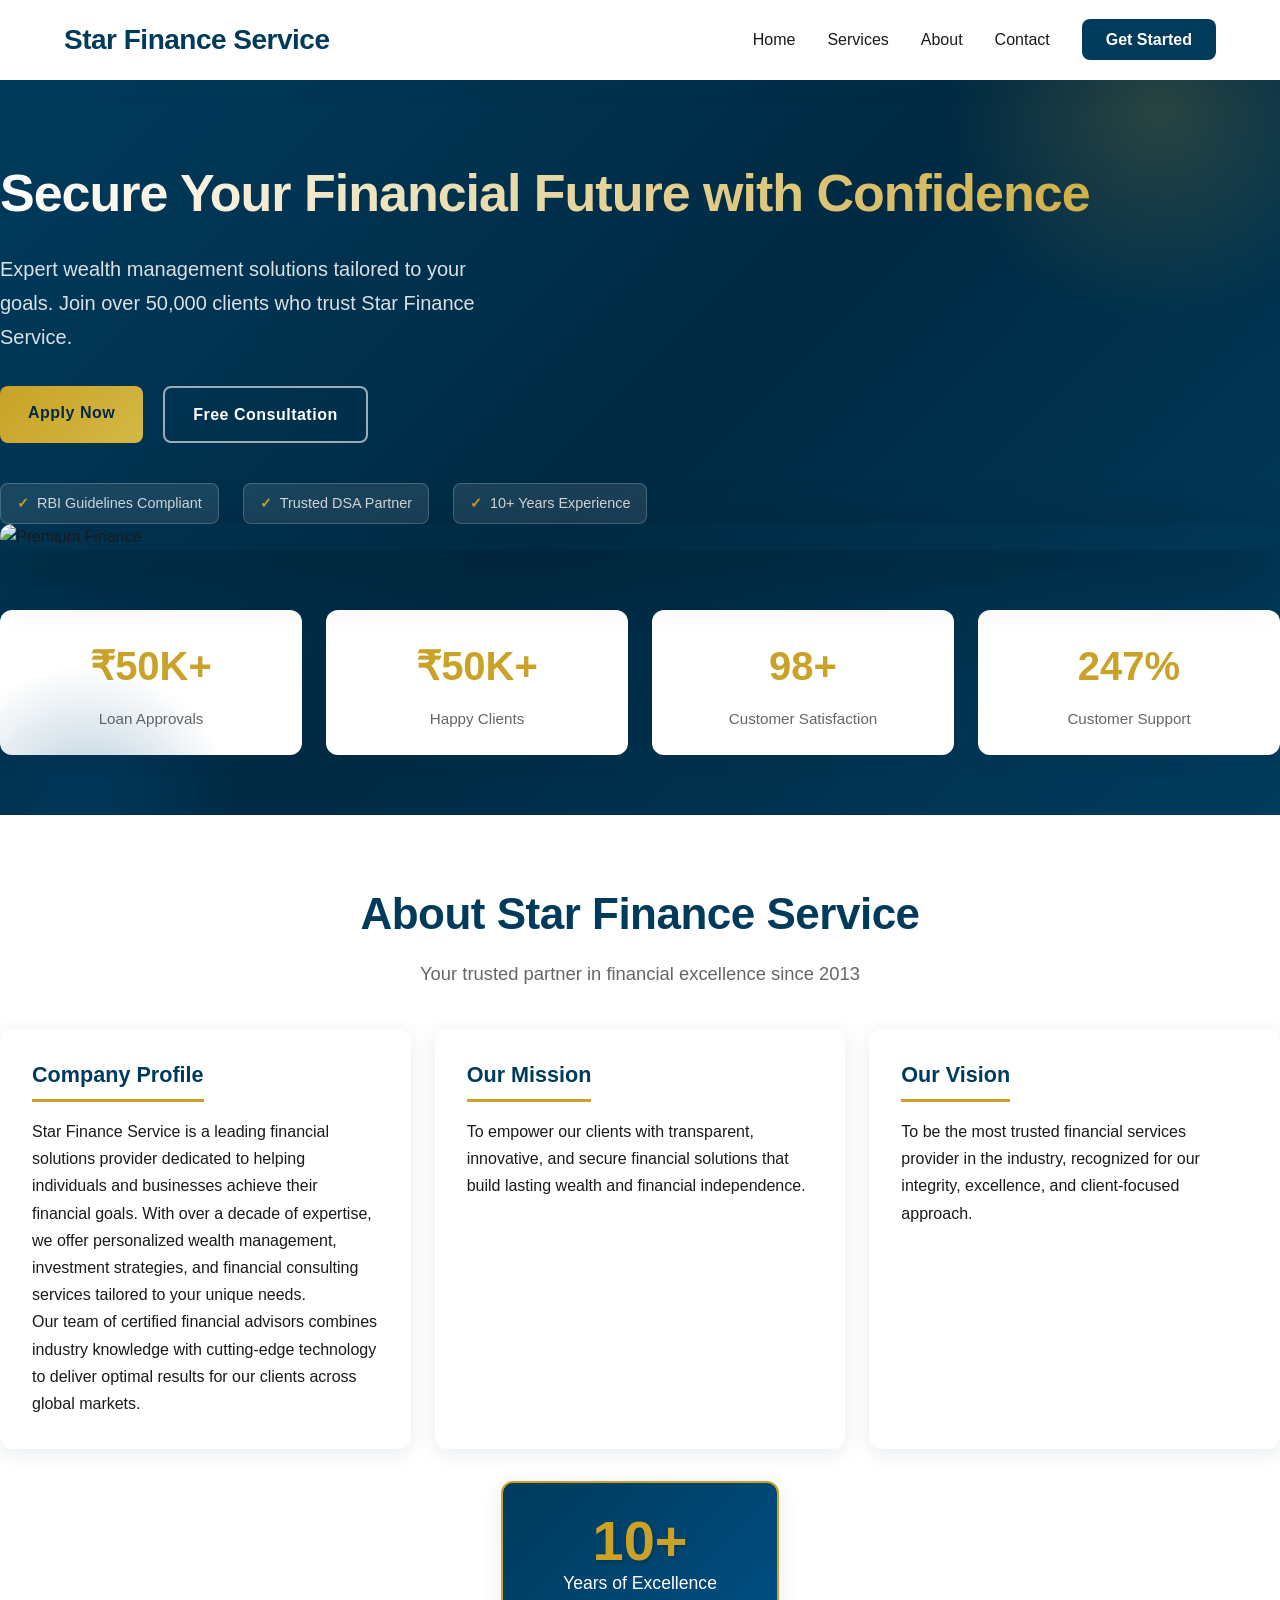
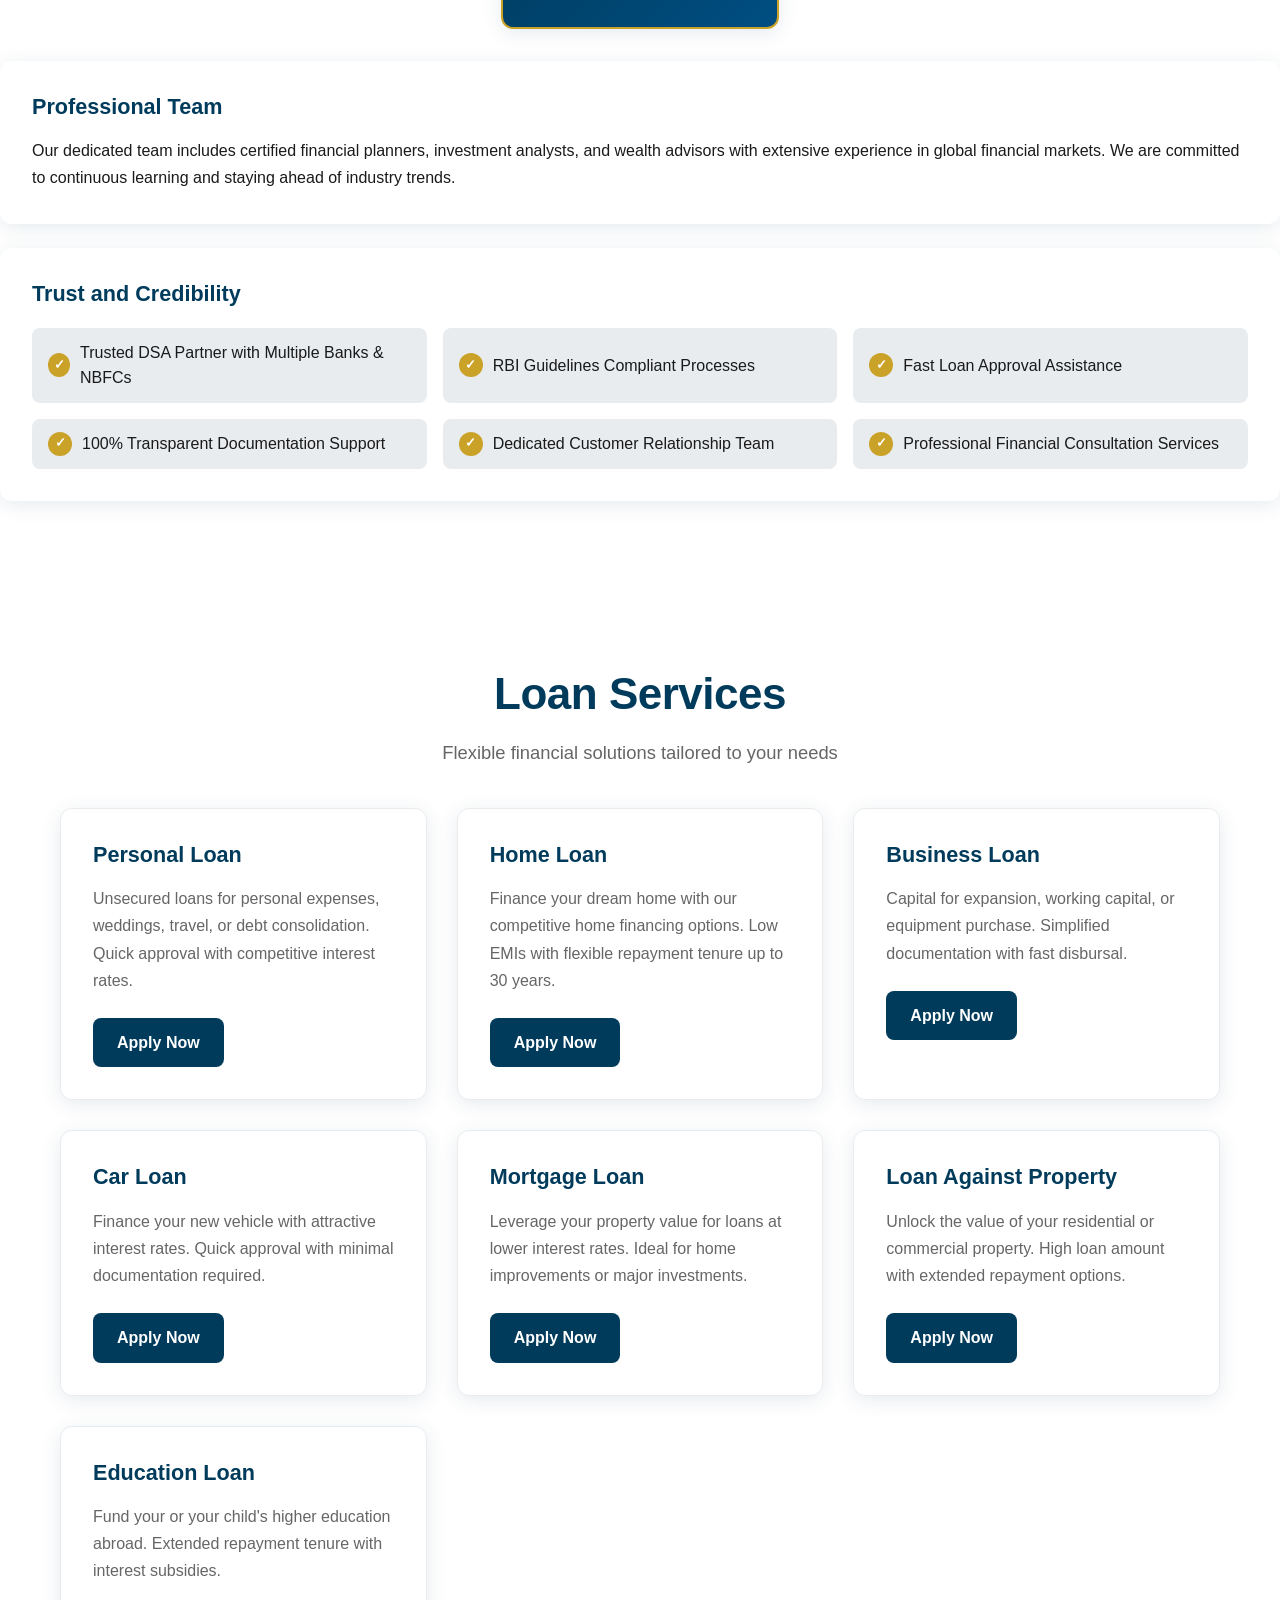
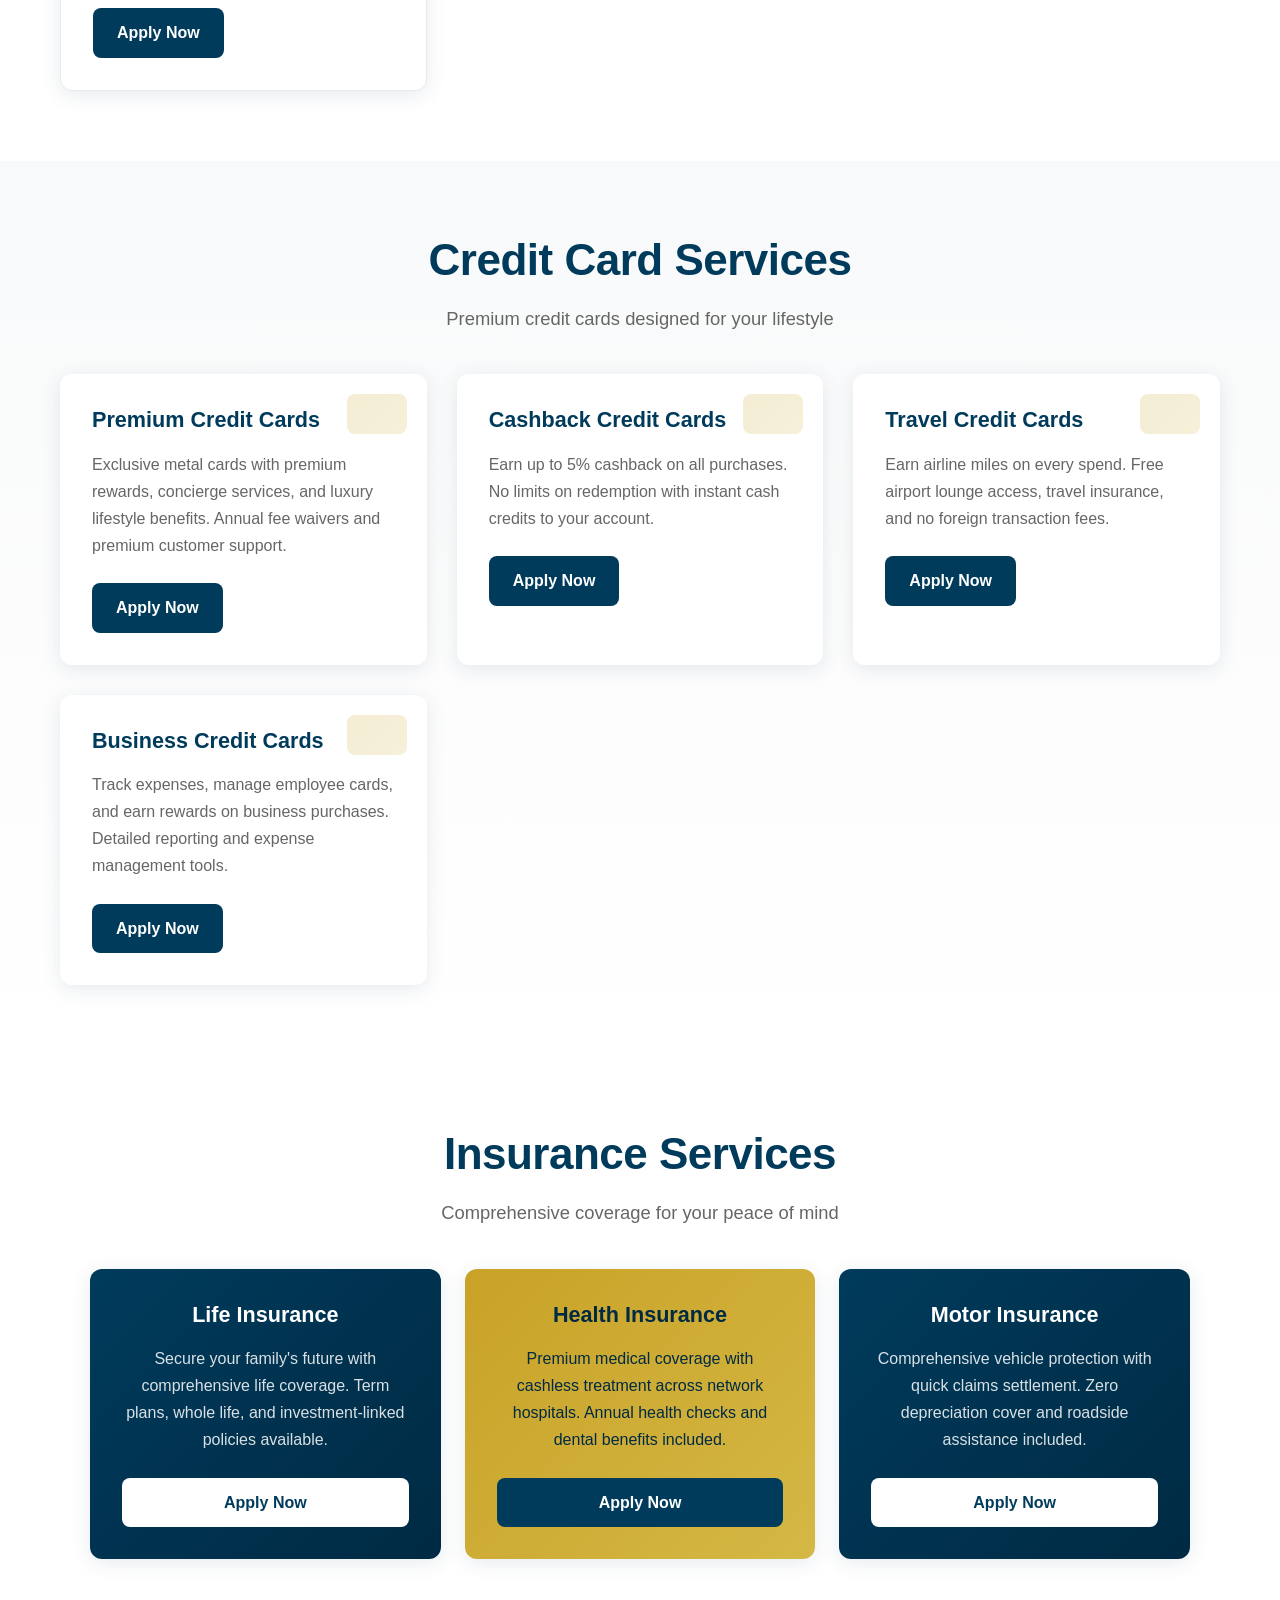
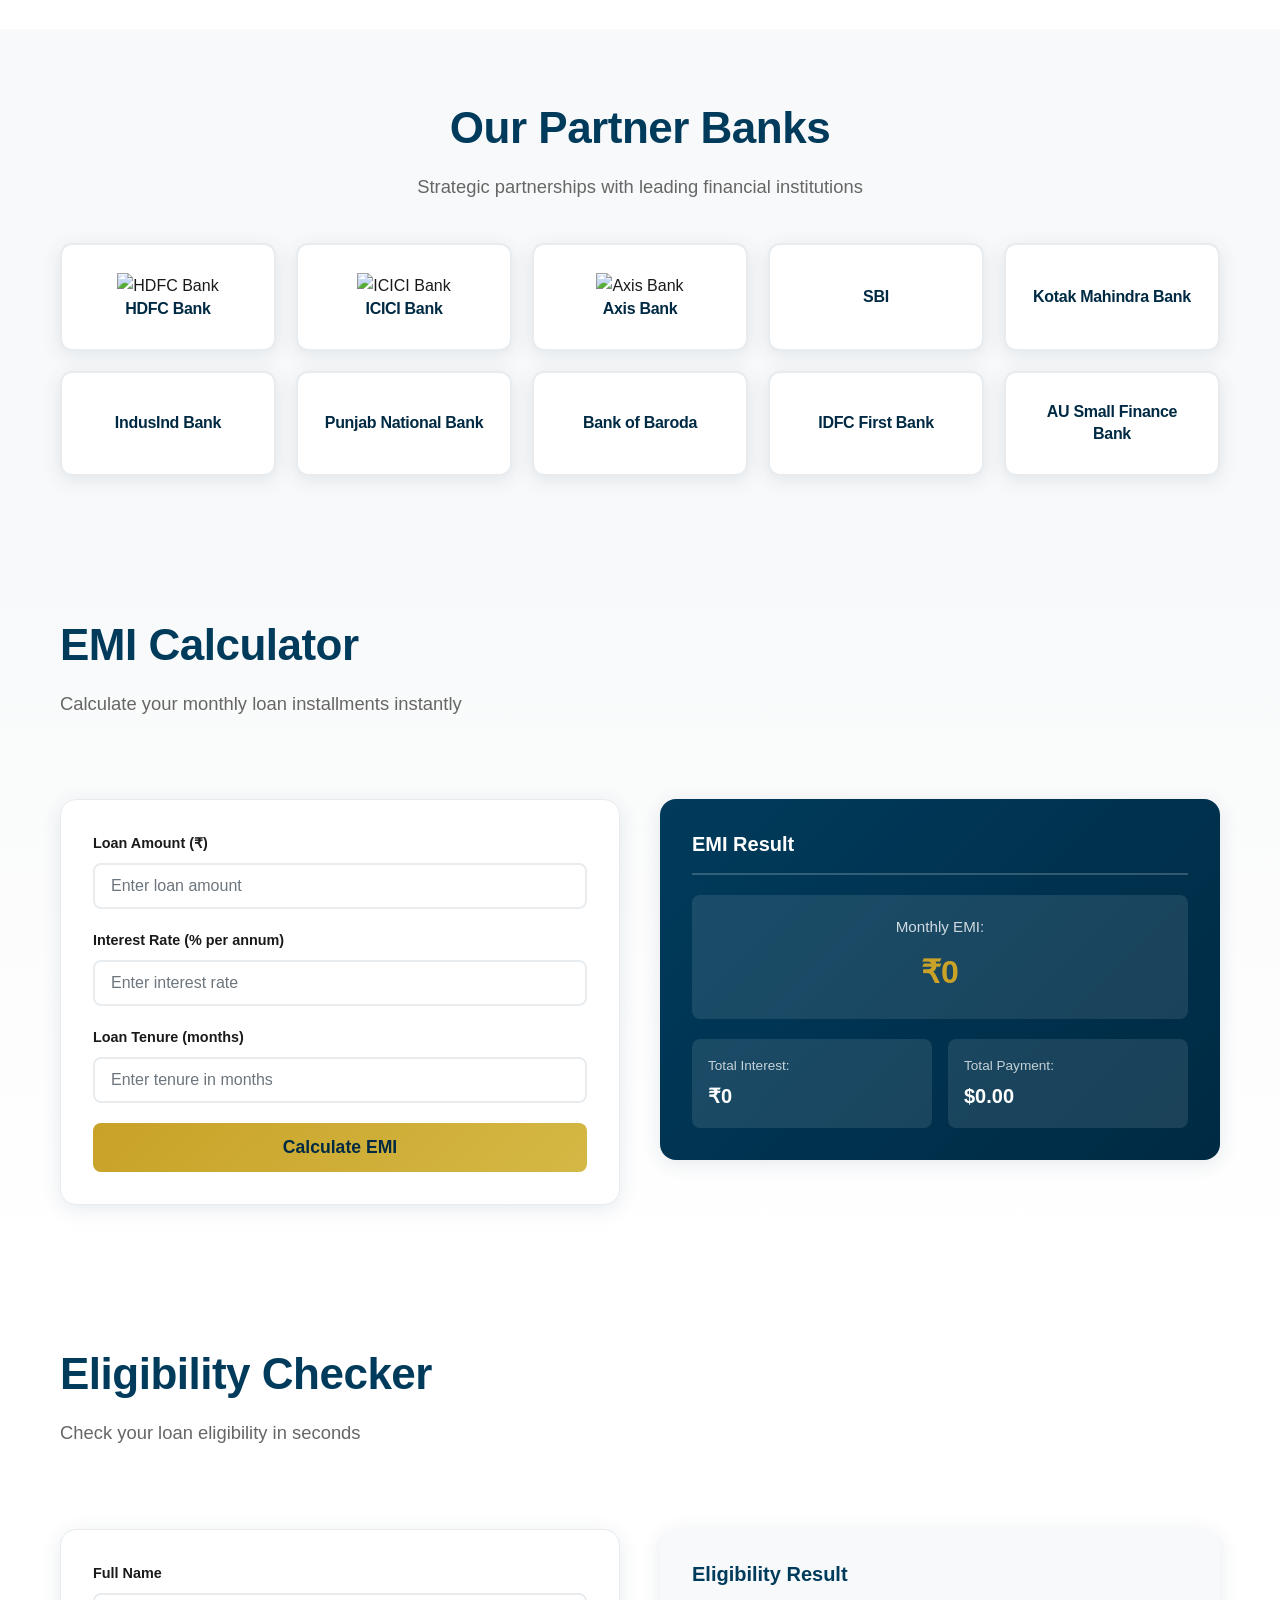
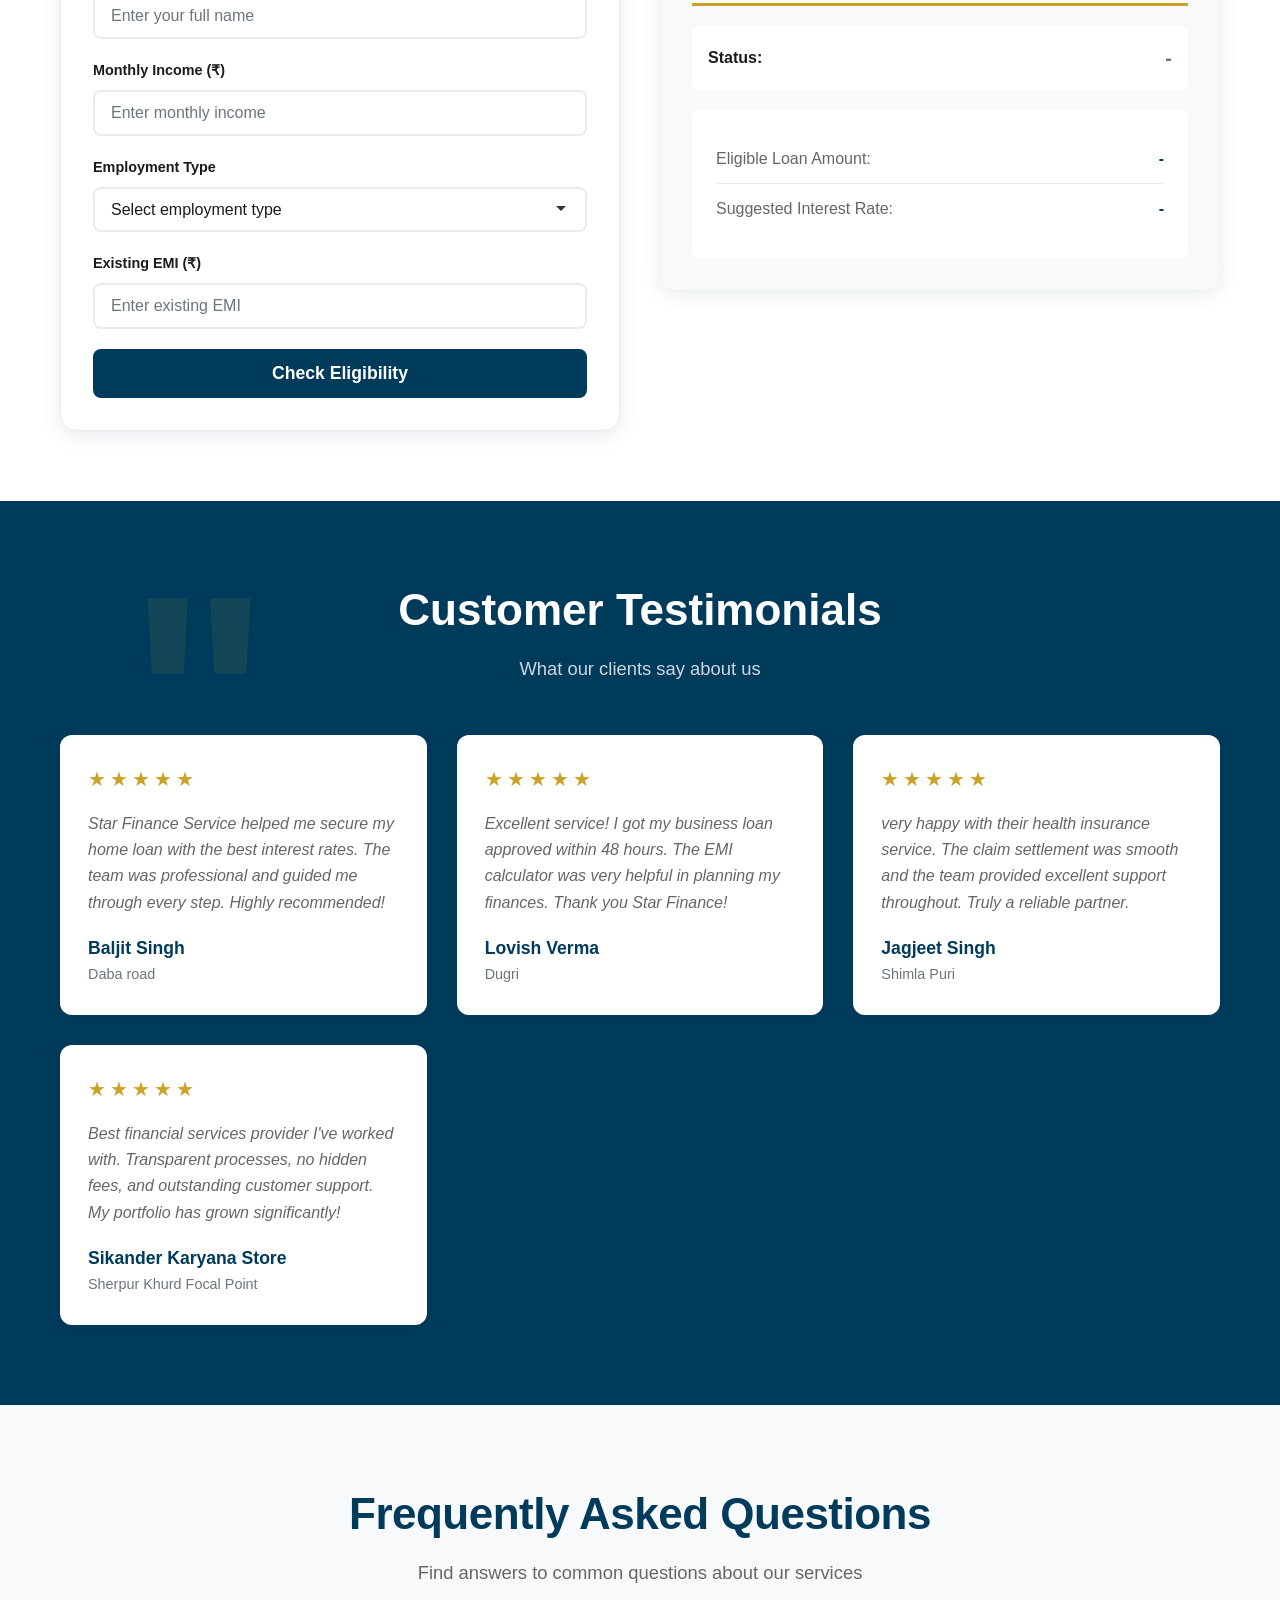
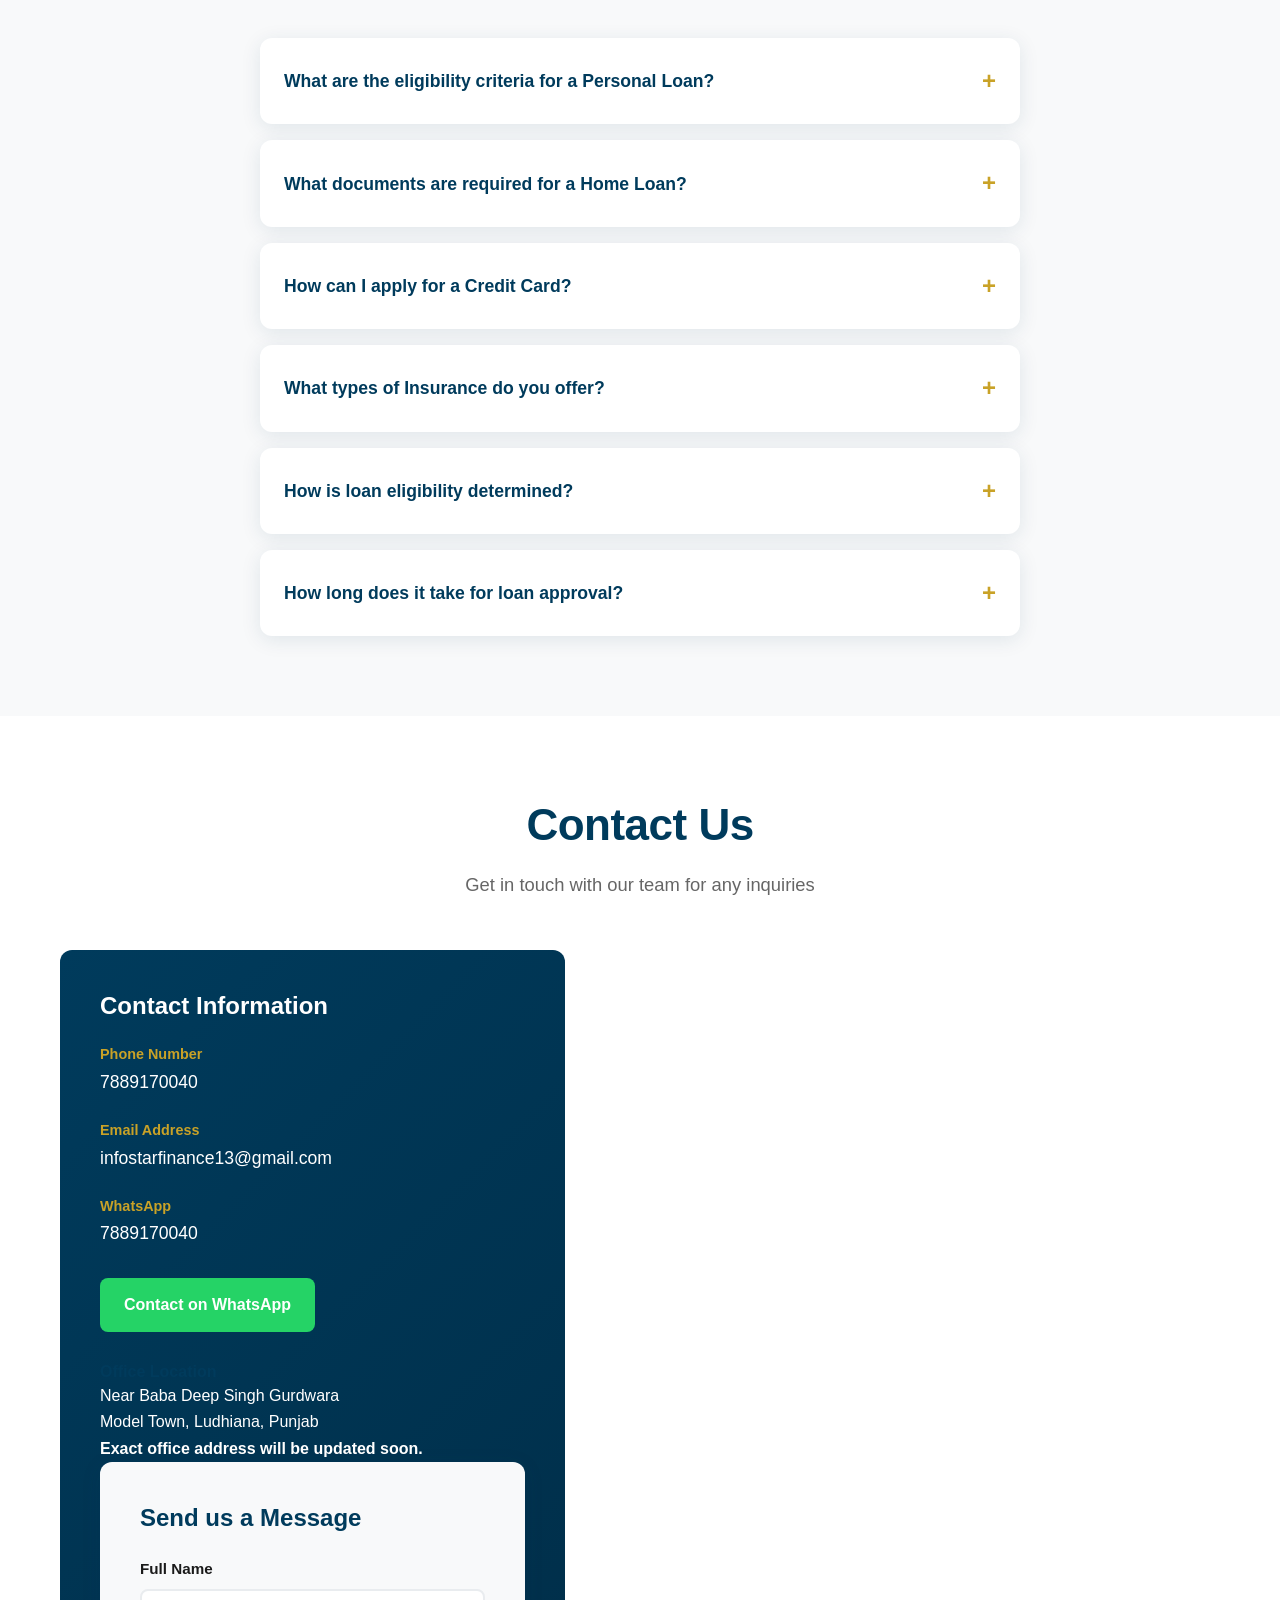
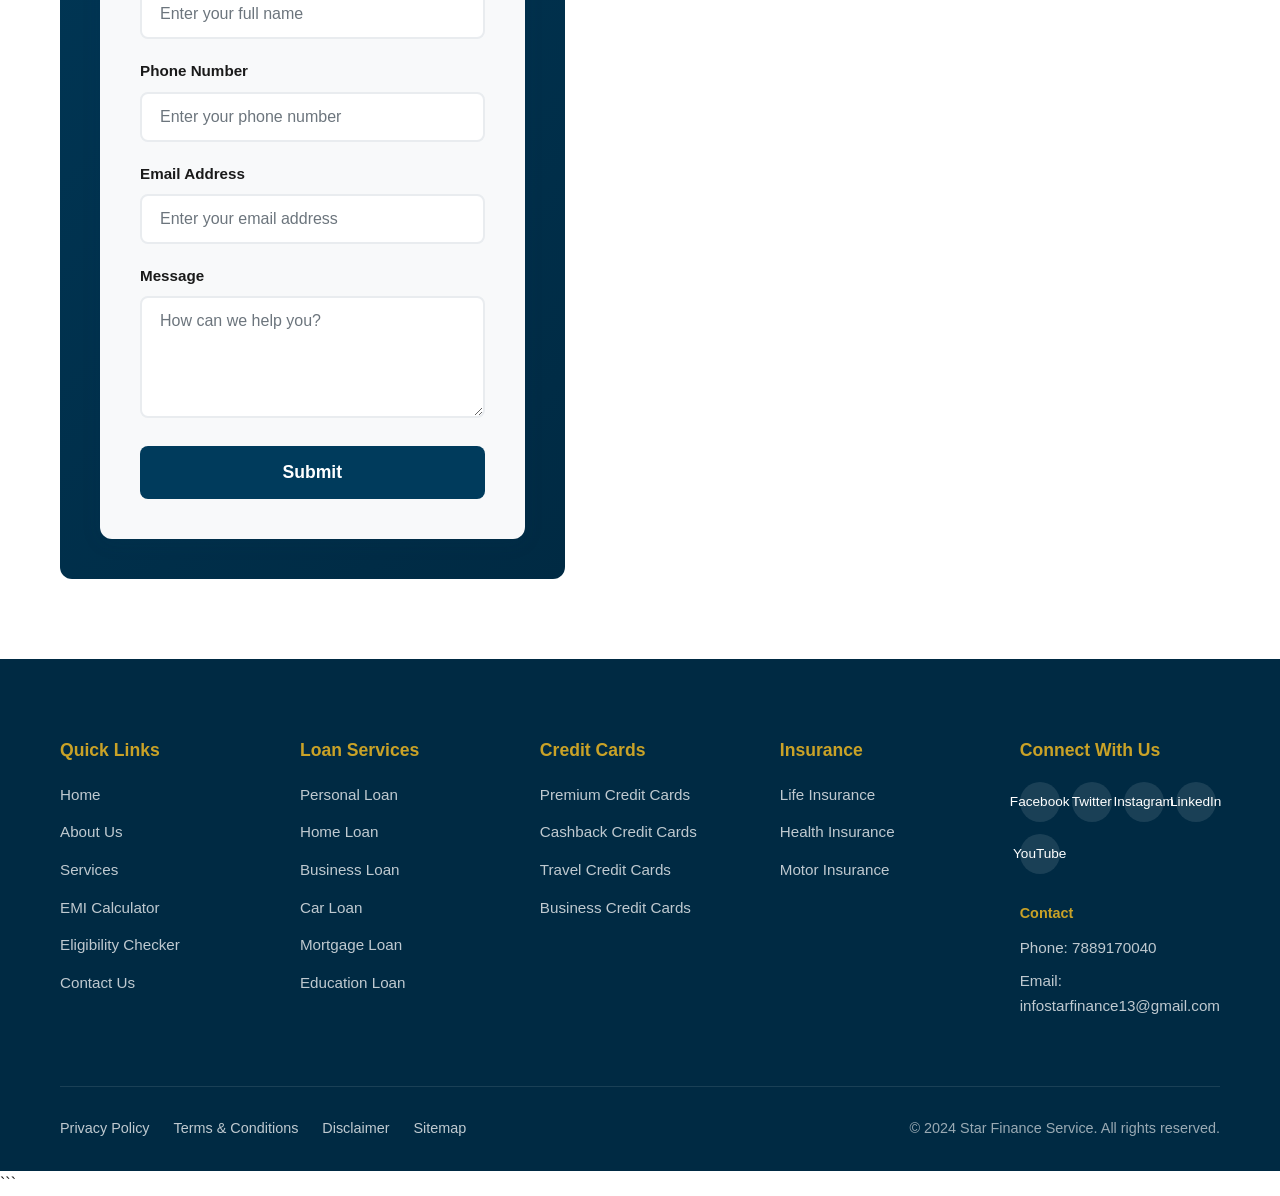
==== index.html @ f436cad0 "Add files via upload" ====
﻿
<!DOCTYPE html> <html lang="en"> <head> <meta charset="UTF-8"> <meta name="viewport" content="width=device-width, initial-scale=1.0"> <title>Star Finance Service</title>

<link rel="stylesheet" href="style.css">

   </head> <body> <nav class="navbar"> <div class="container"> <a href="#" class="logo">Star Finance Service</a> <button class="menu-toggle" aria-label="Toggle menu"><span></span><span></span><span></span></button> <ul class="nav-links"> <li><a href="#">Home</a></li> <li><a href="#">Services</a></li> <li><a href="#">About</a></li> <li><a href="#">Contact</a></li> <li><a href="#" class="btn-cta">Get Started</a></li> </ul> </div> </nav>

<section class="hero">
<div class="hero-container"> <div class="hero-content"> <h1 class="hero-headline">Secure Your Financial Future with Confidence</h1> <p class="hero-subheadline">Expert wealth management solutions tailored to your goals. Join over 50,000 clients who trust Star Finance Service.</p> <div class="hero-buttons"> <a href="#" class="btn btn-primary">Apply Now</a> <a href="#" class="btn btn-secondary">Free Consultation</a> </div> <div class="trust-badges">
<span>RBI Guidelines Compliant</span>
<span>Trusted DSA Partner</span>
<span>10+ Years Experience</span>
</div>  </div> <div class="hero-image"> <img src="https://images.unsplash.com/photo-1565514020176-8505e43f05e9?w=600&h=400&fit=crop" alt="Premium Finance"> <div class="overlay"></div> </div> </div> <div class="stats-container"> <div class="stat-card"> <span class="stat-number">50,000+</span>
<span class="stat-label">Loan Approvals</span> </div> <div class="stat-card"> <span class="stat-number">50K+</span> <span class="stat-label">Happy Clients</span> </div> <div class="stat-card"> <span class="stat-number">98%</span>
<span class="stat-label">Customer Satisfaction</span> </div> <div class="stat-card"> <span class="stat-number">24x7</span>
<span class="stat-label">Customer Support</span></div> </div> </section>

<section class="about"> <div class="about-container"> <div class="about-header"> <h2>About Star Finance Service</h2> <p>Your trusted partner in financial excellence since 2013</p> </div> <div class="about-content"> <div class="about-profile"> <h3>Company Profile</h3> <p>Star Finance Service is a leading financial solutions provider dedicated to helping individuals and businesses achieve their financial goals. With over a decade of expertise, we offer personalized wealth management, investment strategies, and financial consulting services tailored to your unique needs.</p> <p>Our team of certified financial advisors combines industry knowledge with cutting-edge technology to deliver optimal results for our clients across global markets.</p> </div> <div class="about-mission"> <h3>Our Mission</h3> <p>To empower our clients with transparent, innovative, and secure financial solutions that build lasting wealth and financial independence.</p> </div> <div class="about-vision"> <h3>Our Vision</h3> <p>To be the most trusted financial services provider in the industry, recognized for our integrity, excellence, and client-focused approach.</p> </div> </div> <div class="about-experience"> <div class="experience-badge"> <span class="years">10+</span> <span class="label">Years of Excellence</span> </div> </div> <div class="about-team"> <h3>Professional Team</h3> <p>Our dedicated team includes certified financial planners, investment analysts, and wealth advisors with extensive experience in global financial markets. We are committed to continuous learning and staying ahead of industry trends.</p> </div> <div class="about-trust"> <h3>Trust and Credibility</h3> <ul> <li>Trusted DSA Partner with Multiple Banks & NBFCs</li>
<li>RBI Guidelines Compliant Processes</li>
<li>Fast Loan Approval Assistance</li>
<li>100% Transparent Documentation Support</li>
<li>Dedicated Customer Relationship Team</li>
<li>Professional Financial Consultation Services</li> </ul> </div> </div> </section>

<section class="loan-services">
<div class="services-container"> <div class="services-header"> <h2>Loan Services</h2> <p>Flexible financial solutions tailored to your needs</p> </div> <div class="services-grid"> <div class="service-card"> <h3>Personal Loan</h3> <p>Unsecured loans for personal expenses, weddings, travel, or debt consolidation. Quick approval with competitive interest rates.</p> <a href="#" class="btn-apply">Apply Now</a> </div> <div class="service-card"> <h3>Home Loan</h3> <p>Finance your dream home with our competitive home financing options. Low EMIs with flexible repayment tenure up to 30 years.</p> <a href="#" class="btn-apply">Apply Now</a> </div> <div class="service-card"> <h3>Business Loan</h3> <p>Capital for expansion, working capital, or equipment purchase. Simplified documentation with fast disbursal.</p> <a href="#" class="btn-apply">Apply Now</a> </div> <div class="service-card"> <h3>Car Loan</h3> <p>Finance your new vehicle with attractive interest rates. Quick approval with minimal documentation required.</p> <a href="#" class="btn-apply">Apply Now</a> </div> <div class="service-card"> <h3>Mortgage Loan</h3> <p>Leverage your property value for loans at lower interest rates. Ideal for home improvements or major investments.</p> <a href="#" class="btn-apply">Apply Now</a> </div> <div class="service-card"> <h3>Loan Against Property</h3> <p>Unlock the value of your residential or commercial property. High loan amount with extended repayment options.</p> <a href="#" class="btn-apply">Apply Now</a> </div> <div class="service-card"> <h3>Education Loan</h3> <p>Fund your or your child's higher education abroad. Extended repayment tenure with interest subsidies.</p> <a href="#" class="btn-apply">Apply Now</a> </div> </div> </div> </section>

<section class="credit-card-services"> <div class="services-container"> <div class="services-header"> <h2>Credit Card Services</h2> <p>Premium credit cards designed for your lifestyle</p> </div> <div class="services-grid"> <div class="service-card"> <h3>Premium Credit Cards</h3> <p>Exclusive metal cards with premium rewards, concierge services, and luxury lifestyle benefits. Annual fee waivers and premium customer support.</p> <a href="#" class="btn-apply">Apply Now</a> </div> <div class="service-card"> <h3>Cashback Credit Cards</h3> <p>Earn up to 5% cashback on all purchases. No limits on redemption with instant cash credits to your account.</p> <a href="#" class="btn-apply">Apply Now</a> </div> <div class="service-card"> <h3>Travel Credit Cards</h3> <p>Earn airline miles on every spend. Free airport lounge access, travel insurance, and no foreign transaction fees.</p> <a href="#" class="btn-apply">Apply Now</a> </div> <div class="service-card"> <h3>Business Credit Cards</h3> <p>Track expenses, manage employee cards, and earn rewards on business purchases. Detailed reporting and expense management tools.</p> <a href="#" class="btn-apply">Apply Now</a> </div> </div> </div> </section>

<section class="insurance-services">
<div class="services-container"> <div class="services-header"> <h2>Insurance Services</h2> <p>Comprehensive coverage for your peace of mind</p> </div> <div class="services-grid"> <div class="service-card"> <h3>Life Insurance</h3> <p>Secure your family's future with comprehensive life coverage. Term plans, whole life, and investment-linked policies available.</p> <a href="#" class="btn-apply">Apply Now</a> </div> <div class="service-card"> <h3>Health Insurance</h3> <p>Premium medical coverage with cashless treatment across network hospitals. Annual health checks and dental benefits included.</p> <a href="#" class="btn-apply">Apply Now</a> </div> <div class="service-card"> <h3>Motor Insurance</h3> <p>Comprehensive vehicle protection with quick claims settlement. Zero depreciation cover and roadside assistance included.</p> <a href="#" class="btn-apply">Apply Now</a> </div> </div> </div> </section>

<section class="partner-banks"> <div class="partners-container"> <div class="partners-header"> <h2>Our Partner Banks</h2> <p>Strategic partnerships with leading financial institutions</p> </div> <div class="partners-grid"> <div class="partner-card">
    <img src="images/hdfc.jpeg" alt="HDFC Bank">
    <h3>HDFC Bank</h3>
</div>  <div class="partner-card">
    <img src="images/icici.jpeg" alt="ICICI Bank">
    <h3>ICICI Bank</h3>
</div>  <div class="partner-card">
    <img src="images/axis.jpeg" alt="Axis Bank">
    <h3>Axis Bank</h3>
</div>  <div class="partner-card"> <h3>SBI</h3> </div> <div class="partner-card"> <h3>Kotak Mahindra Bank</h3> </div> <div class="partner-card"> <h3>IndusInd Bank</h3> </div> <div class="partner-card"> <h3>Punjab National Bank</h3> </div> <div class="partner-card"> <h3>Bank of Baroda</h3> </div> <div class="partner-card"> <h3>IDFC First Bank</h3> </div> <div class="partner-card"> <h3>AU Small Finance Bank</h3> </div> </div> </div> </section>


<section class="emi-calculator"> <div class="calculator-container"> <div class="calculator-header"> <h2>EMI Calculator</h2> <p>Calculate your monthly loan installments instantly</p> </div> <div class="calculator-form"> <div class="form-group"> <label for="loan-amount">Loan Amount (₹)</label><input type="number" id="loan-amount" name="loan-amount" placeholder="Enter loan amount" required> </div> <div class="form-group"> <label for="interest-rate">Interest Rate (% per annum)</label> <input type="number" id="interest-rate" name="interest-rate" placeholder="Enter interest rate" step="0.01" required> </div> <div class="form-group"> <label for="loan-tenure">Loan Tenure (months)</label> <input type="number" id="loan-tenure" name="loan-tenure" placeholder="Enter tenure in months" required> </div> <button type="button" class="btn-calculate">Calculate EMI</button> </div> <div class="emi-result"> <h3>EMI Result</h3> <div class="result-amount"> <span>Monthly EMI:</span> <span class="amount">₹0</span> </div> <div class="result-details"> <div class="total-interest"> <span>Total Interest:</span> <span>₹0</span></div> <div class="total-payment"> <span>Total Payment:</span> <span>$0.00</span> </div> </div> </div> </div> </section>


<section class="eligibility-checker">
<div class="checker-container"> <div class="checker-header"> <h2>Eligibility Checker</h2> <p>Check your loan eligibility in seconds</p> </div> <div class="checker-form"> <div class="form-group"> <label for="full-name">Full Name</label> <input type="text" id="full-name" name="full-name" placeholder="Enter your full name" required> </div> <div class="form-group"> <label for="monthly-income">Monthly Income (₹)</label> <input type="number" id="monthly-income" name="monthly-income" placeholder="Enter monthly income" required> </div> <div class="form-group"> <label for="employment-type">Employment Type</label> <select id="employment-type" name="employment-type" required> <option value="">Select employment type</option> <option value="salaried">Salaried</option> <option value="self-employed">Self Employed</option> <option value="business-owner">Business Owner</option> <option value="professional">Professional</option> <option value="retired">Retired</option> </select> </div> <div class="form-group"> <label for="existing-emi">Existing EMI (₹)</label> <input type="number" id="existing-emi" name="existing-emi" placeholder="Enter existing EMI" required> </div> <button type="button" class="btn-check">Check Eligibility</button> </div> <div class="eligibility-result"> <h3>Eligibility Result</h3> <div class="result-status"> <span>Status:</span> <span class="status">-</span> </div> <div class="result-details"> <div class="eligible-amount"> <span>Eligible Loan Amount:</span> <span>-</span> </div> <div class="interest-rate"> <span>Suggested Interest Rate:</span> <span>-</span> </div> </div> </div> </div> </section>

<section class="testimonials">
<div class="testimonials-container"> <div class="testimonials-header"> <h2>Customer Testimonials</h2> <p>What our clients say about us</p> </div> <div class="testimonials-grid"> <div class="testimonial-card"> <div class="star-rating">★★★★★</div> <p class="testimonial-feedback">Star Finance Service helped me secure my home loan with the best interest rates. The team was professional and guided me through every step. Highly recommended!</p> <h4 class="customer-name">Baljit Singh</h4> <span class="customer-location">Daba road</span> </div> <div class="testimonial-card"> <div class="star-rating">★★★★★</div> <p class="testimonial-feedback">Excellent service! I got my business loan approved within 48 hours. The EMI calculator was very helpful in planning my finances. Thank you Star Finance!</p> <h4 class="customer-name">Lovish Verma</h4> <span class="customer-location">Dugri</span> </div> <div class="testimonial-card"> <div class="star-rating">★★★★★</div> <p class="testimonial-feedback">very happy with their health insurance service. The claim settlement was smooth and the team provided excellent support throughout. Truly a reliable partner.</p> <h4 class="customer-name">Jagjeet Singh</h4> <span class="customer-location">Shimla Puri</span> </div> <div class="testimonial-card"> <div class="star-rating">★★★★★</div> <p class="testimonial-feedback">Best financial services provider I've worked with. Transparent processes, no hidden fees, and outstanding customer support. My portfolio has grown significantly!</p> <h4 class="customer-name">Sikander Karyana Store</h4> <span class="customer-location">Sherpur Khurd Focal Point</span> </div> </div> </div> </section>

<section class="faq">
<div class="faq-container"> <div class="faq-header"> <h2>Frequently Asked Questions</h2> <p>Find answers to common questions about our services</p> </div> <div class="faq-list"> <details class="faq-item"> <summary>What are the eligibility criteria for a Personal Loan?</summary> <p>To qualify for a Personal Loan, you must be aged 21-60 years, have a minimum monthly income as per lender eligibility criteria, and possess a clean credit score of 650 or above. Salaried employees and self-employed professionals are both eligible.</p> </details> <details class="faq-item"> <summary>What documents are required for a Home Loan?</summary> <p>Home Loan applications require identity proof, address proof, income documents (salary slips or IT returns), bank statements for the last 6 months, and property documents. Additional documents may be requested based on your profile.</p> </details> <details class="faq-item"> <summary>How can I apply for a Credit Card?</summary> <p>You can apply online through our website, visit any branch, or call our customer service. The application requires Basic KYC documents, income proof, and a credit score report. Approval usually takes 3-5 business days.</p> </details> <details class="faq-item"> <summary>What types of Insurance do you offer?</summary> <p>We offer comprehensive insurance solutions including Life Insurance (term, whole life, ULIP), Health Insurance (individual, family, senior citizen), and Motor Insurance (comprehensive, third-party, zero-depreciation).</p> </details> <details class="faq-item"> <summary>How is loan eligibility determined?</summary> <p>Loan eligibility is calculated based on your monthly income, existing EMIs, credit score, employment type, and debt-to-income ratio. Our Eligibility Checker tool provides instant results without affecting your credit score.</p> </details> <details class="faq-item"> <summary>How long does it take for loan approval?</summary> <p>Loan approval time varies by product: Personal Loans (24-48 hours), Home Loans (7-14 business days), Business Loans (3-5 business days). Pre-approved customers receive instant disbursal. Documentation completeness affects processing time.</p> </details> </div> </div> </section>


<section class="contact"> <div class="contact-container"> <div class="contact-header"> <h2>Contact Us</h2> <p>Get in touch with our team for any inquiries</p> </div> <div class="contact-wrapper"> <div class="contact-info"> <h3>Contact Information</h3> <div class="contact-details"> <div class="contact-item"> <h4>Phone Number</h4> <p>7889170040</p> </div> <div class="contact-item"> <h4>Email Address</h4> <p>infostarfinance13@gmail.com</p> </div> <div class="contact-item"> <h4>WhatsApp</h4> <p>7889170040</p> </div> </div> <div class="whatsapp-button"> <a href="https://wa.me/917889170040" target="_blank">Contact on WhatsApp</a> </div> <div class="map-placeholder">
    <h4>Office Location</h4>
    <p>Near Baba Deep Singh Gurdwara</p>
    <p>Model Town, Ludhiana, Punjab</p>
    <p><strong>Exact office address will be updated soon.</strong></p>
</div><div class="contact-form"> <h3>Send us a Message</h3> <form> <div class="form-group"> <label for="name">Full Name</label> <input type="text" id="name" name="name" placeholder="Enter your full name" required> </div> <div class="form-group"> <label for="phone">Phone Number</label> <input type="tel" id="phone" name="phone" placeholder="Enter your phone number" required> </div> <div class="form-group"> <label for="email">Email Address</label> <input type="email" id="email" name="email" placeholder="Enter your email address" required> </div> <div class="form-group"> <label for="message">Message</label> <textarea id="message" name="message" rows="5" placeholder="How can we help you?" required></textarea> </div> <button type="submit" class="btn-submit">Submit</button> </form> </div> </div> </div> </section>

<footer class="footer"> <div class="footer-container"> <div class="footer-grid"> <div class="footer-section"> <h3>Quick Links</h3> <ul> <li><a href="#">Home</a></li> <li><a href="#">About Us</a></li> <li><a href="#">Services</a></li> <li><a href="#">EMI Calculator</a></li> <li><a href="#">Eligibility Checker</a></li> <li><a href="#">Contact Us</a></li> </ul> </div> <div class="footer-section"> <h3>Loan Services</h3> <ul> <li><a href="#">Personal Loan</a></li> <li><a href="#">Home Loan</a></li> <li><a href="#">Business Loan</a></li> <li><a href="#">Car Loan</a></li> <li><a href="#">Mortgage Loan</a></li> <li><a href="#">Education Loan</a></li> </ul> </div> <div class="footer-section"> <h3>Credit Cards</h3> <ul> <li><a href="#">Premium Credit Cards</a></li> <li><a href="#">Cashback Credit Cards</a></li> <li><a href="#">Travel Credit Cards</a></li> <li><a href="#">Business Credit Cards</a></li> </ul> </div> <div class="footer-section"> <h3>Insurance</h3> <ul> <li><a href="#">Life Insurance</a></li> <li><a href="#">Health Insurance</a></li> <li><a href="#">Motor Insurance</a></li> </ul> </div> <div class="footer-section"> <h3>Connect With Us</h3> <div class="social-media"> <a href="#" aria-label="Facebook">Facebook</a> <a href="#" aria-label="Twitter">Twitter</a> <a href="#" aria-label="Instagram">Instagram</a> <a href="#" aria-label="LinkedIn">LinkedIn</a> <a href="#" aria-label="YouTube">YouTube</a> </div> <div class="footer-contact"> <h4>Contact</h4> <p>Phone: 7889170040</p> <p>Email: infostarfinance13@gmail.com</p> </div> </div> </div> <div class="footer-bottom"> <div class="footer-links"> <a href="#">Privacy Policy</a> <a href="#">Terms & Conditions</a> <a href="#">Disclaimer</a> <a href="#">Sitemap</a> </div> <div class="copyright"> <p>&copy; 2024 Star Finance Service. All rights reserved.</p> </div> </div> </div> </footer>


 <script src="script.js"></script> </body> </html> ```
---- style.css ----
﻿/* ========================================
     Global Styles + Navbar + Hero + About Us
======================================== */

/* ---------- CSS Variables ---------- */ :root { --primary-blue: #003b5c; --secondary-blue: #004e82; --dark-blue: #002a43; --gold: #c9a227; --gold-light: #d4b845; --gold-dark: #a68820; --white: #ffffff; --off-white: #f8f9fa; --light-gray: #e9ecef; --gray: #6c757d; --dark-gray: #343a40; --text-dark: #1a1a1a; --text-light: #666666; --shadow: 0 4px 20px rgba(0, 59, 92, 0.1); --shadow-hover: 0 8px 30px rgba(0, 59, 92, 0.2); --transition: all 0.3s ease; --border-radius: 8px; --border-radius-lg: 12px; }

/* ---------- Reset & Global Styles ---------- */ *, *::before, *::after { margin: 0; padding: 0; box-sizing: border-box; }

html { scroll-behavior: smooth; }

body { font-family: 'Inter', -apple-system, BlinkMacSystemFont, 'Segoe UI', Roboto, Oxygen, Ubuntu, Cantarell, sans-serif; font-size: 16px; line-height: 1.6; color: var(--text-dark); background-color: var(--white); overflow-x: hidden; }

a { text-decoration: none; color: inherit; transition: var(--transition); }

ul { list-style: none; }

img { max-width: 100%; height: auto; display: block; }

button, input, select, textarea { font-family: inherit; font-size: inherit; }

.container { max-width: 1200px; margin: 0 auto; padding: 0 20px; }

h1, h2, h3, h4, h5, h6 { font-weight: 700; line-height: 1.2; color: var(--primary-blue); }

/* ---------- Navbar Styles ---------- */ .navbar { position: sticky; top: 0; z-index: 1000; background: var(--white); box-shadow: var(--shadow); }

.navbar .container { display: flex; align-items: center; justify-content: space-between; height: 80px; }

.logo { font-size: 1.75rem; font-weight: 700; color: var(--primary-blue); letter-spacing: -0.5px; }

.logo span { color: var(--gold); }

.nav-links { display: flex; align-items: center; gap: 32px; }

.nav-links a { font-weight: 500; color: var(--text-dark); position: relative; padding: 8px 0; }

.nav-links a::after { content: ''; position: absolute; bottom: 0; left: 0; width: 0; height: 2px; background: var(--gold); transition: var(--transition); }

.nav-links a:hover { color: var(--primary-blue); }

.nav-links a:hover::after { width: 100%; }

.nav-links .btn-cta { background: var(--primary-blue); color: var(--white) !important; padding: 12px 24px; border-radius: var(--border-radius); font-weight: 600; }

.nav-links .btn-cta::after { display: none; }

.nav-links .btn-cta:hover { background: var(--secondary-blue); transform: translateY(-2px); }

.menu-toggle { display: none; flex-direction: column; gap: 5px; background: none; border: none; cursor: pointer; padding: 8px; }

.menu-toggle span { width: 28px; height: 3px; background: var(--primary-blue); border-radius: 3px; transition: var(--transition); }

/* ---------- Hero Section ---------- */ .hero { background: linear-gradient(135deg, var(--primary-blue) 0%, var(--dark-blue) 100%); padding: 100px 0; position: relative; overflow: hidden; }

.hero::before { content: ''; position: absolute; top: -50%; right: -20%; width: 600px; height: 600px; background: radial-gradient(circle, rgba(201, 162, 39, 0.15) 0%, transparent 70%); border-radius: 50%; }

.hero .container { display: grid; grid-template-columns: 1fr 1fr; gap: 60px; align-items: center; }

.hero-content { color: var(--white); position: relative; z-index: 1; }

.hero-headline { font-size: 3.5rem; font-weight: 700; color: var(--white); margin-bottom: 24px; letter-spacing: -1px; }

.hero-subheadline { font-size: 1.25rem; color: rgba(255, 255, 255, 0.85); margin-bottom: 32px; line-height: 1.7; }

.hero-buttons { display: flex; gap: 16px; margin-bottom: 40px; }

.btn { display: inline-block; padding: 16px 32px; border-radius: var(--border-radius); font-weight: 600; font-size: 1rem; text-align: center; cursor: pointer; transition: var(--transition); border: 2px solid transparent; }

.btn-primary { background: var(--gold); color: var(--dark-blue); border-color: var(--gold); }

.btn-primary:hover { background: var(--gold-light); border-color: var(--gold-light); transform: translateY(-3px); box-shadow: 0 10px 30px rgba(201, 162, 39, 0.4); }

.btn-secondary { background: transparent; color: var(--white); border-color: var(--white); }

.btn-secondary:hover { background: var(--white); color: var(--primary-blue); transform: translateY(-3px); }

.trust-badges { display: flex; gap: 24px; }

.trust-badges span { display: flex; align-items: center; gap: 8px; font-size: 0.9rem; color: rgba(255, 255, 255, 0.8); padding: 8px 16px; background: rgba(255, 255, 255, 0.1); border-radius: var(--border-radius); border: 1px solid rgba(255, 255, 255, 0.2); }

.trust-badges span::before { content: '✓'; color: var(--gold); font-weight: 700; }

.hero-image { position: relative; z-index: 1; }

.hero-image img { border-radius: var(--border-radius-lg); box-shadow: 0 20px 60px rgba(0, 0, 0, 0.3); }

.stats-container { display: grid; grid-template-columns: repeat(4, 1fr); gap: 24px; margin-top: 60px; }

.stat-card { background: var(--white); padding: 24px; border-radius: var(--border-radius-lg); text-align: center; box-shadow: var(--shadow); transition: var(--transition); }

.stat-card:hover { transform: translateY(-5px); box-shadow: var(--shadow-hover); }

.stat-number { display: block; font-size: 2.5rem; font-weight: 700; color: var(--gold); margin-bottom: 8px; }

.stat-label { font-size: 0.95rem; color: var(--text-light); font-weight: 500; }

/* ---------- About Us Section ---------- */ .about { padding: 100px 0; background: var(--off-white); }

.about .container { max-width: 1200px; }

.about-header { text-align: center; margin-bottom: 60px; }

.about-header h2 { font-size: 2.75rem; margin-bottom: 16px; letter-spacing: -0.5px; }

.about-header p { font-size: 1.15rem; color: var(--text-light); max-width: 600px; margin: 0 auto; }

.about-content { display: grid; grid-template-columns: repeat(3, 1fr); gap: 30px; margin-bottom: 50px; }

.about-profile, .about-mission, .about-vision { background: var(--white); padding: 32px; border-radius: var(--border-radius-lg); box-shadow: var(--shadow); transition: var(--transition); }

.about-profile:hover, .about-mission:hover, .about-vision:hover { transform: translateY(-5px); box-shadow: var(--shadow-hover); }

.about-profile h3, .about-mission h3, .about-vision h3 { font-size: 1.35rem; margin-bottom: 16px; padding-bottom: 12px; border-bottom: 3px solid var(--gold); display: inline-block; }

.about-profile p, .about-mission p, .about-vision p { color: var(--text-light); line-height: 1.7; }

.about-experience { display: flex; justify-content: center; margin-bottom: 50px; }

.experience-badge { background: linear-gradient(135deg, var(--primary-blue) 0%, var(--secondary-blue) 100%); padding: 30px 60px; border-radius: var(--border-radius-lg); text-align: center; box-shadow: var(--shadow); }

.experience-badge .years { display: block; font-size: 3.5rem; font-weight: 700; color: var(--gold); line-height: 1; }

.experience-badge .label { font-size: 1.1rem; color: var(--white); font-weight: 500; }

.about-team { background: var(--white); padding: 32px; border-radius: var(--border-radius-lg); box-shadow: var(--shadow); margin-bottom: 30px; }

.about-team h3 { font-size: 1.35rem; margin-bottom: 16px; color: var(--primary-blue); }

.about-team p { color: var(--text-light); line-height: 1.7; }

.about-trust { background: var(--white); padding: 32px; border-radius: var(--border-radius-lg); box-shadow: var(--shadow); }

.about-trust h3 { font-size: 1.35rem; margin-bottom: 20px; color: var(--primary-blue); }

.about-trust ul { display: grid; grid-template-columns: repeat(3, 1fr); gap: 16px; }

.about-trust li { display: flex; align-items: center; gap: 10px; padding: 12px 16px; background: var(--off-white); border-radius: var(--border-radius); font-weight: 500; color: var(--text-dark); }

.about-trust li::before { content: '✓'; display: flex; align-items: center; justify-content: center; width: 24px; height: 24px; background: var(--gold); color: var(--white); border-radius: 50%; font-size: 0.8rem; font-weight: 700; }

/* ---------- Responsive Styles ---------- */

/* Tablet */ @media (max-width: 1024px) { .hero .container { grid-template-columns: 1fr; gap: 40px; text-align: center; }

.hero-headline { font-size: 2.75rem; }

.hero-buttons { justify-content: center; }

.trust-badges { justify-content: center; flex-wrap: wrap; }

.hero-image { max-width: 600px; margin: 0 auto; }

.stats-container { grid-template-columns: repeat(2, 1fr); }

.about-content { grid-template-columns: 1fr; gap: 24px; }

.about-trust ul { grid-template-columns: repeat(2, 1fr); }

.nav-links { gap: 20px; }

.logo { font-size: 1.5rem; } }

/* Mobile */ @media (max-width: 768px) { .navbar .container { height: 70px; }

.menu-toggle { display: flex; }

.nav-links { position: absolute; top: 70px; left: 0; right: 0; background: var(--white); flex-direction: column; padding: 24px; gap: 20px; box-shadow: var(--shadow); display: none; }

.nav-links.active { display: flex; }

.hero { padding: 60px 0; }

.hero-headline { font-size: 2rem; }

.hero-subheadline { font-size: 1rem; }

.hero-buttons { flex-direction: column; }

.btn { width: 100%; }

.trust-badges { flex-direction: column; align-items: center; }

.stats-container { grid-template-columns: 1fr 1fr; gap: 16px; }

.stat-card { padding: 16px; }

.stat-number { font-size: 1.75rem; }

.about { padding: 60px 0; }

.about-header h2 { font-size: 2rem; }

.experience-badge { padding: 24px 40px; }

.experience-badge .years { font-size: 2.5rem; }

.about-trust ul { grid-template-columns: 1fr; } }

/* Small Mobile */ @media (max-width: 480px) { .hero-headline { font-size: 1.75rem; }

.stats-container { grid-template-columns: 1fr; }

.trust-badges span { font-size: 0.8rem; } }


/* ---------- Loan Services Section ---------- */ .loan-services { padding: 100px 0; background: var(--white); }

.loan-services .services-container { max-width: 1200px; margin: 0 auto; padding: 0 20px; }

.loan-services .services-header { text-align: center; margin-bottom: 50px; }

.loan-services .services-header h2 { font-size: 2.75rem; margin-bottom: 16px; letter-spacing: -0.5px; color: var(--primary-blue); }

.loan-services .services-header p { font-size: 1.15rem; color: var(--text-light); max-width: 600px; margin: 0 auto; }

.loan-services .services-grid { display: grid; grid-template-columns: repeat(auto-fit, minmax(300px, 1fr)); gap: 30px; }

.loan-services .service-card { background: var(--white); padding: 32px; border-radius: var(--border-radius-lg); box-shadow: var(--shadow); border: 1px solid var(--light-gray); transition: var(--transition); position: relative; overflow: hidden; }

.loan-services .service-card::before { content: ''; position: absolute; top: 0; left: 0; width: 100%; height: 4px; background: linear-gradient(90deg, var(--gold), var(--gold-light)); transform: scaleX(0); transform-origin: left; transition: var(--transition); }

.loan-services .service-card:hover { transform: translateY(-8px); box-shadow: var(--shadow-hover); border-color: var(--gold); }

.loan-services .service-card:hover::before { transform: scaleX(1); }

.loan-services .service-card h3 { font-size: 1.35rem; margin-bottom: 16px; color: var(--primary-blue); }

.loan-services .service-card p { color: var(--text-light); line-height: 1.7; margin-bottom: 24px; }

.loan-services .btn-apply { display: inline-block; padding: 12px 24px; background: var(--primary-blue); color: var(--white); border-radius: var(--border-radius); font-weight: 600; transition: var(--transition); }

.loan-services .btn-apply:hover { background: var(--gold); color: var(--dark-blue); transform: translateX(5px); }

/* ---------- Credit Card Services Section ---------- */ .credit-card-services { padding: 100px 0; background: linear-gradient(180deg, var(--off-white) 0%, var(--white) 100%); }

.credit-card-services .services-container { max-width: 1200px; margin: 0 auto; padding: 0 20px; }

.credit-card-services .services-header { text-align: center; margin-bottom: 50px; }

.credit-card-services .services-header h2 { font-size: 2.75rem; margin-bottom: 16px; letter-spacing: -0.5px; color: var(--primary-blue); }

.credit-card-services .services-header p { font-size: 1.15rem; color: var(--text-light); max-width: 600px; margin: 0 auto; }

.credit-card-services .services-grid { display: grid; grid-template-columns: repeat(auto-fit, minmax(280px, 1fr)); gap: 30px; }

.credit-card-services .service-card { background: var(--white); padding: 32px; border-radius: var(--border-radius-lg); box-shadow: var(--shadow); transition: var(--transition); position: relative; }

.credit-card-services .service-card::after { content: ''; position: absolute; top: 20px; right: 20px; width: 60px; height: 40px; background: linear-gradient(135deg, var(--gold) 0%, var(--gold-light) 100%); border-radius: 8px; opacity: 0.2; }

.credit-card-services .service-card:hover { transform: translateY(-8px); box-shadow: var(--shadow-hover); }

.credit-card-services .service-card:hover::after { opacity: 0.4; }

.credit-card-services .service-card h3 { font-size: 1.35rem; margin-bottom: 16px; color: var(--primary-blue); }

.credit-card-services .service-card p { color: var(--text-light); line-height: 1.7; margin-bottom: 24px; }

.credit-card-services .btn-apply { display: inline-block; padding: 12px 24px; background: var(--primary-blue); color: var(--white); border-radius: var(--border-radius); font-weight: 600; transition: var(--transition); }

.credit-card-services .btn-apply:hover { background: var(--gold); color: var(--dark-blue); }

/* ---------- Insurance Services Section ---------- */ .insurance-services { padding: 100px 0; background: var(--white); }

.insurance-services .services-container { max-width: 1200px; margin: 0 auto; padding: 0 20px; }

.insurance-services .services-header { text-align: center; margin-bottom: 50px; }

.insurance-services .services-header h2 { font-size: 2.75rem; margin-bottom: 16px; letter-spacing: -0.5px; color: var(--primary-blue); }

.insurance-services .services-header p { font-size: 1.15rem; color: var(--text-light); max-width: 600px; margin: 0 auto; }

.insurance-services .services-grid { display: grid; grid-template-columns: repeat(auto-fit, minmax(320px, 1fr)); gap: 30px; max-width: 1000px; margin: 0 auto; }

.insurance-services .service-card { background: linear-gradient(135deg, var(--primary-blue) 0%, var(--dark-blue) 100%); padding: 40px 32px; border-radius: var(--border-radius-lg); box-shadow: var(--shadow); transition: var(--transition); text-align: center; }

.insurance-services .service-card:nth-child(2) { background: linear-gradient(135deg, var(--gold) 0%, var(--gold-light) 100%); }

.insurance-services .service-card:nth-child(2) h3, .insurance-services .service-card:nth-child(2) p, .insurance-services .service-card:nth-child(2) .btn-apply { color: var(--dark-blue); }

.insurance-services .service-card:hover { transform: translateY(-8px) scale(1.02); box-shadow: var(--shadow-hover); }

.insurance-services .service-card h3 { font-size: 1.5rem; margin-bottom: 16px; color: var(--white); }

.insurance-services .service-card p { color: rgba(255, 255, 255, 0.85); line-height: 1.7; margin-bottom: 24px; }

.insurance-services .service-card:nth-child(2) p { color: var(--dark-blue); }

.insurance-services .btn-apply { display: inline-block; padding: 12px 28px; background: var(--white); color: var(--primary-blue); border-radius: var(--border-radius); font-weight: 600; transition: var(--transition); }

.insurance-services .service-card:nth-child(2) .btn-apply { background: var(--primary-blue); color: var(--white); }

.insurance-services .btn-apply:hover { background: var(--gold); color: var(--dark-blue); }

/* ---------- Partner Banks Section ---------- */ .partner-banks { padding: 100px 0; background: var(--off-white); }

.partner-banks .partners-container { max-width: 1200px; margin: 0 auto; padding: 0 20px; }

.partner-banks .partners-header { text-align: center; margin-bottom: 50px; }

.partner-banks .partners-header h2 { font-size: 2.75rem; margin-bottom: 16px; letter-spacing: -0.5px; color: var(--primary-blue); }

.partner-banks .partners-header p { font-size: 1.15rem; color: var(--text-light); max-width: 600px; margin: 0 auto; }

.partner-banks .partners-grid { display: grid; grid-template-columns: repeat(auto-fit, minmax(200px, 1fr)); gap: 24px; }

.partner-banks .partner-card { background: var(--white); padding: 32px 24px; border-radius: var(--border-radius-lg); box-shadow: var(--shadow); display: flex; align-items: center; justify-content: center; transition: var(--transition); border: 2px solid transparent; }

.partner-banks .partner-card:hover { transform: translateY(-5px); box-shadow: var(--shadow-hover); border-color: var(--gold); }

.partner-banks .partner-card h3 { font-size: 1.1rem; color: var(--primary-blue); font-weight: 600; text-align: center; letter-spacing: -0.3px; }

/* ---------- Responsive Styles ---------- */

/* Tablet */ @media (max-width: 1024px) { .loan-services, .credit-card-services, .insurance-services, .partner-banks { padding: 80px 0; }

.loan-services .services-header h2, .credit-card-services .services-header h2, .insurance-services .services-header h2, .partner-banks .partners-header h2 { font-size: 2.25rem; }

.loan-services .services-grid, .credit-card-services .services-grid, .partner-banks .partners-grid { grid-template-columns: repeat(2, 1fr); } }

/* Mobile */ @media (max-width: 768px) { .loan-services, .credit-card-services, .insurance-services, .partner-banks { padding: 60px 0; }

.loan-services .services-header, .credit-card-services .services-header, .insurance-services .services-header, .partner-banks .partners-header { margin-bottom: 40px; }

.loan-services .services-header h2, .credit-card-services .services-header h2, .insurance-services .services-header h2, .partner-banks .partners-header h2 { font-size: 1.875rem; }

.loan-services .services-grid, .credit-card-services .services-grid, .insurance-services .services-grid, .partner-banks .partners-grid { grid-template-columns: 1fr; gap: 20px; }

.loan-services .service-card, .credit-card-services .service-card, .insurance-services .service-card, .partner-banks .partner-card { padding: 24px; }

.loan-services .service-card h3, .credit-card-services .service-card h3 { font-size: 1.2rem; } }







======================================== EMI Calculator + Eligibility Checker + Testimonials + FAQ ======================================== */

/* ---------- EMI Calculator Section ---------- */ .emi-calculator { padding: 100px 0; background: linear-gradient(135deg, var(--off-white) 0%, var(--white) 100%); }

.emi-calculator .calculator-container { max-width: 1200px; margin: 0 auto; padding: 0 20px; display: grid; grid-template-columns: 1fr 1fr; gap: 60px; align-items: start; }

.emi-calculator .calculator-header { margin-bottom: 40px; grid-column: 1 / -1; }

.emi-calculator .calculator-header h2 { font-size: 2.75rem; margin-bottom: 16px; letter-spacing: -0.5px; color: var(--primary-blue); }

.emi-calculator .calculator-header p { font-size: 1.15rem; color: var(--text-light); }

.emi-calculator .calculator-form { background: var(--white); padding: 40px; border-radius: var(--border-radius-lg); box-shadow: var(--shadow); }

.emi-calculator .form-group { margin-bottom: 24px; }

.emi-calculator .form-group label { display: block; font-weight: 600; color: var(--text-dark); margin-bottom: 8px; font-size: 0.95rem; }

.emi-calculator .form-group input { width: 100%; padding: 14px 18px; border: 2px solid var(--light-gray); border-radius: var(--border-radius); font-size: 1rem; color: var(--text-dark); transition: var(--transition); background: var(--white); }

.emi-calculator .form-group input:focus { outline: none; border-color: var(--gold); box-shadow: 0 0 0 4px rgba(201, 162, 39, 0.15); }

.emi-calculator .form-group input::placeholder { color: var(--gray); }

.emi-calculator .btn-calculate { width: 100%; padding: 16px; background: linear-gradient(135deg, var(--gold) 0%, var(--gold-light) 100%); color: var(--dark-blue); border: none; border-radius: var(--border-radius); font-size: 1.1rem; font-weight: 700; cursor: pointer; transition: var(--transition); }

.emi-calculator .btn-calculate:hover { transform: translateY(-3px); box-shadow: 0 10px 30px rgba(201, 162, 39, 0.4); }

.emi-calculator .emi-result { background: linear-gradient(135deg, var(--primary-blue) 0%, var(--dark-blue) 100%); padding: 40px; border-radius: var(--border-radius-lg); box-shadow: var(--shadow); color: var(--white); }

.emi-calculator .emi-result h3 { font-size: 1.5rem; color: var(--white); margin-bottom: 24px; padding-bottom: 16px; border-bottom: 2px solid rgba(255, 255, 255, 0.2); }

.emi-calculator .result-amount { text-align: center; padding: 24px; background: rgba(255, 255, 255, 0.1); border-radius: var(--border-radius); margin-bottom: 24px; }

.emi-calculator .result-amount span:first-child { display: block; font-size: 0.95rem; color: rgba(255, 255, 255, 0.8); margin-bottom: 8px; }

.emi-calculator .result-amount .amount { display: block; font-size: 2.5rem; font-weight: 700; color: var(--gold); }

.emi-calculator .result-details { display: grid; grid-template-columns: 1fr 1fr; gap: 16px; }

.emi-calculator .total-interest, .emi-calculator .total-payment { padding: 16px; background: rgba(255, 255, 255, 0.1); border-radius: var(--border-radius); }

.emi-calculator .total-interest span:first-child, .emi-calculator .total-payment span:first-child { display: block; font-size: 0.85rem; color: rgba(255, 255, 255, 0.75); margin-bottom: 4px; }

.emi-calculator .total-interest span:last-child, .emi-calculator .total-payment span:last-child { font-size: 1.25rem; font-weight: 600; color: var(--white); }

/* ---------- Eligibility Checker Section ---------- */ .eligibility-checker { padding: 100px 0; background: var(--white); }

.eligibility-checker .checker-container { max-width: 1200px; margin: 0 auto; padding: 0 20px; display: grid; grid-template-columns: 1fr 1fr; gap: 60px; align-items: start; }

.eligibility-checker .checker-header { margin-bottom: 40px; grid-column: 1 / -1; }

.eligibility-checker .checker-header h2 { font-size: 2.75rem; margin-bottom: 16px; letter-spacing: -0.5px; color: var(--primary-blue); }

.eligibility-checker .checker-header p { font-size: 1.15rem; color: var(--text-light); }

.eligibility-checker .checker-form { background: var(--white); padding: 40px; border-radius: var(--border-radius-lg); box-shadow: var(--shadow); border: 2px solid var(--light-gray); }

.eligibility-checker .form-group { margin-bottom: 24px; }

.eligibility-checker .form-group label { display: block; font-weight: 600; color: var(--text-dark); margin-bottom: 8px; font-size: 0.95rem; }

.eligibility-checker .form-group input, .eligibility-checker .form-group select { width: 100%; padding: 14px 18px; border: 2px solid var(--light-gray); border-radius: var(--border-radius); font-size: 1rem; color: var(--text-dark); transition: var(--transition); background: var(--white); appearance: none; }

.eligibility-checker .form-group select { background-image: url("data:image/svg+xml,%3Csvg xmlns='http://www.w3.org/2000/svg' width='12' height='12' viewBox='0 0 12 12'%3E%3Cpath fill='%23333' d='M6 8L1 3h10z'/%3E%3C/svg%3E"); background-repeat: no-repeat; background-position: right 18px center; padding-right: 48px; }

.eligibility-checker .form-group input:focus, .eligibility-checker .form-group select:focus { outline: none; border-color: var(--gold); box-shadow: 0 0 0 4px rgba(201, 162, 39, 0.15); }

.eligibility-checker .form-group input::placeholder { color: var(--gray); }

.eligibility-checker .btn-check { width: 100%; padding: 16px; background: var(--primary-blue); color: var(--white); border: none; border-radius: var(--border-radius); font-size: 1.1rem; font-weight: 700; cursor: pointer; transition: var(--transition); }

.eligibility-checker .btn-check:hover { background: var(--secondary-blue); transform: translateY(-3px); }

.eligibility-checker .eligibility-result { background: var(--off-white); padding: 40px; border-radius: var(--border-radius-lg); box-shadow: var(--shadow); }

.eligibility-checker .eligibility-result h3 { font-size: 1.5rem; color: var(--primary-blue); margin-bottom: 24px; padding-bottom: 16px; border-bottom: 3px solid var(--gold); }

.eligibility-checker .result-status { display: flex; align-items: center; justify-content: space-between; padding: 20px; background: var(--white); border-radius: var(--border-radius); margin-bottom: 24px; }

.eligibility-checker .result-status span:first-child { font-weight: 600; color: var(--text-dark); }

.eligibility-checker .result-status .status { font-size: 1.25rem; font-weight: 700; color: var(--gray); }

.eligibility-checker .result-details { background: var(--white); padding: 24px; border-radius: var(--border-radius); }

.eligibility-checker .eligible-amount, .eligibility-checker .interest-rate { display: flex; justify-content: space-between; padding: 12px 0; }

.eligibility-checker .eligible-amount:not(:last-child), .eligibility-checker .interest-rate:not(:last-child) { border-bottom: 1px solid var(--light-gray); }

.eligibility-checker .eligible-amount span:first-child, .eligibility-checker .interest-rate span:first-child { color: var(--text-light); }

.eligibility-checker .eligible-amount span:last-child, .eligibility-checker .interest-rate span:last-child { font-weight: 600; color: var(--primary-blue); }

/* ---------- Testimonials Section ---------- */ .testimonials { padding: 100px 0; background: linear-gradient(180deg, var(--primary-blue) 0%, var(--dark-blue) 100%); position: relative; overflow: hidden; }

.testimonials::before { content: '"'; position: absolute; top: 50px; left: 10%; font-size: 300px; color: rgba(201, 162, 39, 0.1); font-weight: 700; line-height: 1; }

.testimonials .testimonials-container { max-width: 1200px; margin: 0 auto; padding: 0 20px; position: relative; z-index: 1; }

.testimonials .testimonials-header { text-align: center; margin-bottom: 50px; }

.testimonials .testimonials-header h2 { font-size: 2.75rem; margin-bottom: 16px; color: var(--white); }

.testimonials .testimonials-header p { font-size: 1.15rem; color: rgba(255, 255, 255, 0.8); }

.testimonials .testimonials-grid { display: grid; grid-template-columns: repeat(auto-fit, minmax(280px, 1fr)); gap: 30px; }

.testimonials .testimonial-card { background: var(--white); padding: 32px; border-radius: var(--border-radius-lg); box-shadow: 0 10px 40px rgba(0, 0, 0, 0.2); transition: var(--transition); }

.testimonials .testimonial-card:hover { transform: translateY(-8px); box-shadow: 0 15px 50px rgba(0, 0, 0, 0.3); }

.testimonials .star-rating { color: var(--gold); font-size: 1.25rem; margin-bottom: 16px; letter-spacing: 4px; }

.testimonials .testimonial-feedback { font-size: 1rem; line-height: 1.7; color: var(--text-light); font-style: italic; margin-bottom: 20px; }

.testimonials .customer-name { font-size: 1.1rem; font-weight: 700; color: var(--primary-blue); margin-bottom: 4px; }

.testimonials .customer-location { font-size: 0.9rem; color: var(--gray); }

/* ---------- FAQ Section ---------- */ .faq { padding: 100px 0; background: var(--off-white); }

.faq .faq-container { max-width: 800px; margin: 0 auto; padding: 0 20px; }

.faq .faq-header { text-align: center; margin-bottom: 50px; }

.faq .faq-header h2 { font-size: 2.75rem; margin-bottom: 16px; letter-spacing: -0.5px; color: var(--primary-blue); }

.faq .faq-header p { font-size: 1.15rem; color: var(--text-light); }

.faq .faq-list { display: flex; flex-direction: column; gap: 16px; }

.faq .faq-item { background: var(--white); border-radius: var(--border-radius-lg); box-shadow: var(--shadow); overflow: hidden; transition: var(--transition); }

.faq .faq-item:hover { box-shadow: var(--shadow-hover); }

.faq .faq-item summary { padding: 24px; font-size: 1.1rem; font-weight: 600; color: var(--primary-blue); cursor: pointer; display: flex; align-items: center; justify-content: space-between; list-style: none; }

.faq .faq-item summary::-webkit-details-marker { display: none; }

.faq .faq-item summary::after { content: '+'; font-size: 1.5rem; color: var(--gold); font-weight: 700; transition: var(--transition); }

.faq .faq-item[open] summary::after { content: '−'; transform: rotate(180deg); }

.faq .faq-item summary:hover { background: rgba(201, 162, 39, 0.05); }

.faq .faq-item p { padding: 0 24px 24px; line-height: 1.7; color: var(--text-light); }

/* ---------- Responsive Styles ---------- */

/* Tablet */ @media (max-width: 1024px) { .emi-calculator .calculator-container, .eligibility-checker .checker-container { grid-template-columns: 1fr; gap: 40px; }

.testimonials { padding: 80px 0; }

.faq { padding: 80px 0; } }

/* Mobile */ @media (max-width: 768px) { .emi-calculator, .eligibility-checker, .testimonials, .faq { padding: 60px 0; }

.emi-calculator .calculator-header h2, .eligibility-checker .checker-header h2, .testimonials .testimonials-header h2, .faq .faq-header h2 { font-size: 1.875rem; }

.emi-calculator .calculator-form, .eligibility-checker .checker-form, .emi-calculator .emi-result, .eligibility-checker .eligibility-result { padding: 24px; }

.emi-calculator .result-amount .amount { font-size: 2rem; }

.emi-calculator .result-details { grid-template-columns: 1fr; }

.testimonials .testimonials-grid { grid-template-columns: 1fr; gap: 20px; }

.testimonials::before { font-size: 150px; top: 20px; }

.faq .faq-item summary { padding: 20px; font-size: 1rem; }

.faq .faq-item p { padding: 0 20px 20px; } }





======================================== STAR FINANCE SERVICE - STYLE.CSS  Contact + Footer + Utilities + Animations ======================================== */

/* ---------- Contact Section ---------- */ .contact { padding: 100px 0; background: var(--white); }

.contact .contact-container { max-width: 1200px; margin: 0 auto; padding: 0 20px; }

.contact .contact-header { text-align: center; margin-bottom: 50px; }

.contact .contact-header h2 { font-size: 2.75rem; margin-bottom: 16px; letter-spacing: -0.5px; color: var(--primary-blue); }

.contact .contact-header p { font-size: 1.15rem; color: var(--text-light); }

.contact .contact-wrapper { display: grid; grid-template-columns: 1fr 1.2fr; gap: 50px; }

.contact .contact-info { background: linear-gradient(135deg, var(--primary-blue) 0%, var(--dark-blue) 100%); padding: 40px; border-radius: var(--border-radius-lg); color: var(--white); }

.contact .contact-info h3 { font-size: 1.5rem; color: var(--white); margin-bottom: 24px; }

.contact .contact-details { margin-bottom: 30px; }

.contact .contact-item { margin-bottom: 24px; }

.contact .contact-item h4 { font-size: 0.9rem; color: var(--gold); margin-bottom: 4px; font-weight: 600; }

.contact .contact-item p { font-size: 1.1rem; color: var(--white); }

.contact .whatsapp-button { margin-bottom: 30px; }

.contact .whatsapp-button a { display: inline-flex; align-items: center; gap: 10px; padding: 14px 24px; background: #25D366; color: var(--white); border-radius: var(--border-radius); font-weight: 600; transition: var(--transition); }

.contact .whatsapp-button a:hover { background: #20BD5A; transform: translateY(-3px); }

.contact .map-placeholder { border-radius: var(--border-radius); overflow: hidden; }

.contact .map-placeholder iframe { display: block; }

.contact .contact-form { background: var(--off-white); padding: 40px; border-radius: var(--border-radius-lg); box-shadow: var(--shadow); }

.contact .contact-form h3 { font-size: 1.5rem; color: var(--primary-blue); margin-bottom: 24px; }

.contact .form-group { margin-bottom: 20px; }

.contact .form-group label { display: block; font-weight: 600; color: var(--text-dark); margin-bottom: 8px; font-size: 0.95rem; }

.contact .form-group input, .contact .form-group textarea { width: 100%; padding: 14px 18px; border: 2px solid var(--light-gray); border-radius: var(--border-radius); font-size: 1rem; color: var(--text-dark); transition: var(--transition); background: var(--white); resize: vertical; }

.contact .form-group input:focus, .contact .form-group textarea:focus { outline: none; border-color: var(--gold); box-shadow: 0 0 0 4px rgba(201, 162, 39, 0.15); }

.contact .form-group input::placeholder, .contact .form-group textarea::placeholder { color: var(--gray); }

.contact .btn-submit { width: 100%; padding: 16px; background: var(--primary-blue); color: var(--white); border: none; border-radius: var(--border-radius); font-size: 1.1rem; font-weight: 700; cursor: pointer; transition: var(--transition); }

.contact .btn-submit:hover { background: var(--secondary-blue); transform: translateY(-3px); }

/* ---------- Footer Section ---------- */ .footer { background: var(--dark-blue); padding: 80px 0 0; color: var(--white); }

.footer .footer-container { max-width: 1200px; margin: 0 auto; padding: 0 20px; }

.footer .footer-grid { display: grid; grid-template-columns: repeat(5, 1fr); gap: 40px; padding-bottom: 60px; border-bottom: 1px solid rgba(255, 255, 255, 0.1); }

.footer .footer-section h3 { font-size: 1.1rem; color: var(--gold); margin-bottom: 20px; font-weight: 600; }

.footer .footer-section ul { display: flex; flex-direction: column; gap: 12px; }

.footer .footer-section a { color: rgba(255, 255, 255, 0.75); font-size: 0.95rem; transition: var(--transition); }

.footer .footer-section a:hover { color: var(--gold); padding-left: 5px; }

.footer .social-media { display: flex; gap: 12px; flex-wrap: wrap; margin-bottom: 30px; }

.footer .social-media a { display: flex; align-items: center; justify-content: center; width: 40px; height: 40px; background: rgba(255, 255, 255, 0.1); border-radius: 50%; color: var(--white); font-size: 0.85rem; transition: var(--transition); }

.footer .social-media a:hover { background: var(--gold); color: var(--dark-blue); transform: translateY(-3px); }

.footer .footer-contact h4 { font-size: 0.9rem; color: var(--gold); margin-bottom: 12px; font-weight: 600; }

.footer .footer-contact p { color: rgba(255, 255, 255, 0.75); font-size: 0.95rem; margin-bottom: 8px; }

.footer .footer-bottom { padding: 30px 0; display: flex; justify-content: space-between; align-items: center; flex-wrap: wrap; gap: 20px; }

.footer .footer-links { display: flex; gap: 24px; }

.footer .footer-links a { color: rgba(255, 255, 255, 0.75); font-size: 0.9rem; transition: var(--transition); }

.footer .footer-links a:hover { color: var(--gold); }

.footer .copyright p { color: rgba(255, 255, 255, 0.6); font-size: 0.9rem; }

/* ---------- WhatsApp Floating Button ---------- */ .whatsapp-float { position: fixed; bottom: 30px; right: 30px; width: 60px; height: 60px; background: #25D366; border-radius: 50%; display: flex; align-items: center; justify-content: center; box-shadow: 0 4px 20px rgba(37, 211, 102, 0.4); z-index: 1000; transition: var(--transition); }

.whatsapp-float:hover { transform: scale(1.1); box-shadow: 0 6px 30px rgba(37, 211, 102, 0.5); }

.whatsapp-float::before { content: ''; width: 28px; height: 28px; background-image: url("data:image/svg+xml,%3Csvg xmlns='http://www.w3.org/2000/svg' viewBox='0 0 24 24' fill='white'%3E%3Cpath d='M17.472 14.382c-.297-.149-1.758-.867-2.03-.967-.273-.099-.471-.148-.67.15-.197.297-.767.966-.94 1.164-.173.199-.347.223-.644.075-.297-.15-1.255-.463-2.39-1.475-.883-.788-1.48-1.761-1.653-2.059-.173-.297-.018-.458.13-.606.134-.133.298-.347.446-.52.149-.174.198-.298.298-.496.099-.198.05-.371-.025-.52-.075-.148-.671-1.641-.92-2.22-.24-.564-.48-.569-.671-.569h-.364c-.669 0-.865.02-1.148.149-.271.124-.461.274-.654.496-.193.222-.654.745-.654 1.823 0 1.078.801 2.114 1.918 2.991.272.215.49.345.67.353.178.009.37-.001.54-.098.172-.099.407-.222.78-.706.371-.485.495-1.159.544-1.35.049-.192.025-.347-.124-.52z'/%3E%3C/svg%3E"); background-size: contain; background-repeat: no-repeat; }

/* ---------- Scroll Reveal Animations ---------- */ .reveal { opacity: 0; transform: translateY(50px); transition: all 0.8s ease; }

.reveal.active { opacity: 1; transform: translateY(0); }

.reveal-left { opacity: 0; transform: translateX(-50px); transition: all 0.8s ease; }

.reveal-left.active { opacity: 1; transform: translateX(0); }

.reveal-right { opacity: 0; transform: translateX(50px); transition: all 0.8s ease; }

.reveal-right.active { opacity: 1; transform: translateX(0); }

.revealScale { opacity: 0; transform: scale(0.8); transition: all 0.8s ease; }

.revealScale.active { opacity: 1; transform: scale(1); }

/* ---------- Utility Classes ---------- */ .text-center { text-align: center; } .text-left { text-align: left; } .text-right { text-align: right; }

.mt-1 { margin-top: 8px; } .mt-2 { margin-top: 16px; } .mt-3 { margin-top: 24px; } .mt-4 { margin-top: 32px; } .mt-5 { margin-top: 40px; }

.mb-1 { margin-bottom: 8px; } .mb-2 { margin-bottom: 16px; } .mb-3 { margin-bottom: 24px; } .mb-4 { margin-bottom: 32px; } .mb-5 { margin-bottom: 40px; }

.pt-1 { padding-top: 8px; } .pt-2 { padding-top: 16px; } .pt-3 { padding-top: 24px; } .pt-4 { padding-top: 32px; } .pt-5 { padding-top: 40px; }

.pb-1 { padding-bottom: 8px; } .pb-2 { padding-bottom: 16px; } .pb-3 { padding-bottom: 24px; } .pb-4 { padding-bottom: 32px; } .pb-5 { padding-bottom: 40px; }

.d-flex { display: flex; } .d-block { display: block; } .d-none { display: none; } .d-grid { display: grid; }

.flex-center { display: flex; align-items: center; justify-content: center; }

.visually-hidden { position: absolute; width: 1px; height: 1px; margin: -1px; padding: 0; overflow: hidden; clip: rect(0, 0, 0, 0); border: 0; }

/* ---------- Global Responsive Improvements ---------- */ @media (max-width: 1024px) { .contact .contact-wrapper { grid-template-columns: 1fr; gap: 40px; }

.contact .contact-info { order: 2; }

.contact .contact-form { order: 1; }

.footer .footer-grid { grid-template-columns: repeat(3, 1fr); gap: 30px; }

.footer .footer-section:nth-child(4), .footer .footer-section:nth-child(5) { grid-column: span 1; } }

@media (max-width: 768px) { .contact, .footer { padding: 60px 0 0; }

.contact .contact-header h2, .footer .footer-grid { font-size: 1.875rem; }

.contact .contact-info, .contact .contact-form { padding: 24px; }

.contact .map-placeholder iframe { height: 200px; }

.footer .footer-grid { grid-template-columns: repeat(2, 1fr); gap: 24px; padding-bottom: 40px; }

.footer .footer-section h3 { margin-bottom: 16px; }

.footer .footer-section ul { gap: 10px; }

.footer .footer-bottom { flex-direction: column; text-align: center; padding: 24px 0; }

.footer .footer-links { flex-wrap: wrap; justify-content: center; gap: 16px; }

.whatsapp-float { bottom: 20px; right: 20px; width: 54px; height: 54px; } }

@media (max-width: 480px) { .contact .contact-header h2 { font-size: 1.5rem; }

.contact .whatsapp-button a { width: 100%; justify-content: center; }

.footer .footer-grid { grid-template-columns: 1fr; gap: 30px; } }

/* ---------- Print Styles ---------- */ @media print { .navbar, .menu-toggle, .whatsapp-float, .btn-apply, .btn-calculate, .btn-check, .btn-submit { display: none !important; }

body { background: white; color: black; }

.footer { display: none; } }

/* ---------- Reduced Motion ---------- */ @media (prefers-reduced-motion: reduce) { *, *::before, *::after { animation-duration: 0.01ms !important; animation-iteration-count: 1 !important; transition-duration: 0.01ms !important; }

html { scroll-behavior: auto; } }


/* ---------- Fix 1: Reduce White Spaces Between Sections ---------- */ .hero { padding: 80px 0; }

.about { padding: 80px 0; } .about .about-header { margin-bottom: 40px; } .about .about-content { gap: 24px; margin-bottom: 32px; } .about .about-experience { margin-bottom: 32px; } .about .about-team, .about .about-trust { margin-bottom: 24px; }

.loan-services { padding: 80px 0; } .loan-services .services-header { margin-bottom: 40px; }

.credit-card-services { padding: 80px 0; } .credit-card-services .services-header { margin-bottom: 40px; }

.insurance-services { padding: 80px 0; } .insurance-services .services-header { margin-bottom: 40px; }

.partner-banks { padding: 80px 0; } .partner-banks .partners-header { margin-bottom: 40px; }

.emi-calculator { padding: 80px 0; } .eligibility-checker { padding: 80px 0; } .testimonials { padding: 80px 0; } .faq { padding: 80px 0; } .contact { padding: 80px 0; }

/* ---------- Fix 2: Testimonials Section Overlapping ---------- */ .testimonials { position: relative; z-index: 1; background: var(--primary-blue); padding: 80px 0; }

.testimonials::before { z-index: -1; }

.testimonials .testimonials-container { position: relative; z-index: 2; }

.testimonials .testimonial-card { position: relative; z-index: 2; transform: none; }

.testimonials .testimonial-card:hover { transform: translateY(-5px); }

/* ---------- Fix 3: About Section Text Visibility ---------- */ .about { background: var(--white); }

.about-header h2 { color: var(--primary-blue); }

.about-header p { color: var(--text-light); }

.about-profile p, .about-mission p, .about-vision p { color: var(--text-dark); }

.about-team p { color: var(--text-dark); }

.about-trust li { color: var(--text-dark); background: var(--light-gray); }

.about .container { padding: 0 20px; }

/* ---------- Fix 4: Insurance Section Card Alignment ---------- */ .insurance-services .services-grid { display: grid; grid-template-columns: repeat(3, 1fr); gap: 24px; max-width: 1100px; margin: 0 auto; }

.insurance-services .service-card { padding: 32px; display: flex; flex-direction: column; justify-content: space-between; min-height: 280px; }

.insurance-services .service-card h3 { font-size: 1.35rem; }

.insurance-services .service-card p { flex-grow: 1; }

/* ---------- Fix 5: Consistent Spacing & Typography ---------- */ h1, h2, h3, h4, h5, h6 { line-height: 1.3; }

.container { padding: 0 24px; }

.services-header, .partners-header, .checker-header, .calculator-header, .faq-header, .testimonials-header, .contact-header { margin-bottom: 48px; }

h2 { font-size: 2.5rem; }

p { line-height: 1.65; }

/* ---------- Responsive Adjustments ---------- */ @media (max-width: 1024px) { .hero { padding: 60px 0; } .about { padding: 60px 0; } .loan-services, .credit-card-services, .insurance-services, .partner-banks, .emi-calculator, .eligibility-checker, .testimonials, .faq, .contact { padding: 60px 0; }

.insurance-services .services-grid { grid-template-columns: repeat(2, 1fr); } }

@media (max-width: 768px) { h2 { font-size: 1.75rem; }

.insurance-services .services-grid { grid-template-columns: 1fr; max-width: 400px; }

.insurance-services .service-card { min-height: auto; padding: 28px; }

.testimonials::before { display: none; }

.stats-container { grid-template-columns: repeat(2, 1fr); margin-top: 40px; }

.about-content { grid-template-columns: 1fr; }

.services-header, .partners-header { margin-bottom: 32px; } }

@media (max-width: 480px) { .hero-headline { font-size: 1.75rem; }

.hero-buttons { flex-direction: column; }

.trust-badges { flex-direction: column; }

.stats-container { grid-template-columns: 1fr; } }


/* ---------- 1. Hero Section Visual Impact ---------- */ .hero { background: linear-gradient(135deg, var(--primary-blue) 0%, var(--dark-blue) 50%, var(--primary-blue) 100%); padding: 90px 0 70px; position: relative; overflow: hidden; }

.hero::before { content: ''; position: absolute; top: -30%; right: -10%; width: 500px; height: 500px; background: radial-gradient(circle, rgba(201, 162, 39, 0.2) 0%, transparent 60%); border-radius: 50%; animation: pulse-glow 4s ease-in-out infinite; }

.hero::after { content: ''; position: absolute; bottom: -20%; left: -5%; width: 300px; height: 300px; background: radial-gradient(circle, rgba(0, 78, 130, 0.3) 0%, transparent 70%); border-radius: 50%; }

@keyframes pulse-glow { 0%, 100% { transform: scale(1); opacity: 0.8; } 50% { transform: scale(1.1); opacity: 1; } }

.hero .container { position: relative; z-index: 2; }

.hero-headline { font-size: 3.25rem; background: linear-gradient(90deg, var(--white) 0%, var(--gold) 100%); -webkit-background-clip: text; -webkit-text-fill-color: transparent; background-clip: text; }

.hero-subheadline { max-width: 520px; }

.hero-buttons { gap: 20px; }

.btn { padding: 14px 28px; letter-spacing: 0.5px; }

.btn-primary { background: linear-gradient(135deg, var(--gold) 0%, var(--gold-light) 100%); border: none; }

.btn-secondary { background: transparent; border: 2px solid rgba(255, 255, 255, 0.6); }

/* ---------- 2. Premium Finance Company Look ---------- */ :root { --gold-accent: #c9a227; --premium-shadow: 0 10px 40px rgba(0, 59, 92, 0.15); --card-premium: 0 4px 20px rgba(0, 0, 0, 0.08); }

/* Add gold accent borders */ .about-profile h3, .about-mission h3, .about-vision h3 { border-bottom: 3px solid var(--gold); padding-bottom: 10px; }

/* Premium badge styling */ .experience-badge { background: linear-gradient(135deg, var(--primary-blue) 0%, var(--secondary-blue) 100%); border: 2px solid var(--gold); }

.experience-badge .years { text-shadow: 2px 2px 4px rgba(0, 0, 0, 0.2); }

/* ---------- 3. Partner Banks Card Design ---------- */ .partner-banks .partner-card { padding: 28px 20px; background: var(--white); border: 2px solid var(--light-gray); border-radius: 12px; transition: all 0.3s ease; display: flex; flex-direction: column; align-items: center; justify-content: center; min-height: 100px; }

.partner-banks .partner-card:hover { border-color: var(--gold); transform: translateY(-4px); box-shadow: 0 12px 30px rgba(0, 59, 92, 0.15); }

.partner-banks .partner-card h3 { font-size: 0.95rem; font-weight: 700; color: var(--primary-blue); letter-spacing: -0.2px; text-align: center; }

.partner-banks .partners-grid { gap: 20px; }

/* ---------- 4. EMI Calculator Styling ---------- */ .emi-calculator { background: linear-gradient(180deg, var(--off-white) 0%, var(--white) 100%); padding: 70px 0; }

.emi-calculator .calculator-container { gap: 40px; }

.emi-calculator .calculator-form { padding: 32px; border-radius: 16px; border: 1px solid var(--light-gray); }

.emi-calculator .form-group { margin-bottom: 20px; }

.emi-calculator .form-group label { font-size: 0.9rem; color: var(--text-dark); }

.emi-calculator .form-group input { padding: 12px 16px; border-radius: 8px; }

.emi-calculator .btn-calculate { padding: 14px; border-radius: 8px; }

.emi-calculator .emi-result { padding: 32px; border-radius: 16px; }

.emi-calculator .emi-result h3 { font-size: 1.25rem; margin-bottom: 20px; }

.emi-calculator .result-amount { padding: 20px; margin-bottom: 20px; }

.emi-calculator .result-amount .amount { font-size: 2rem; }

/* ---------- 5. Eligibility Checker Styling ---------- */ .eligibility-checker { padding: 70px 0; }

.eligibility-checker .checker-container { gap: 40px; }

.eligibility-checker .checker-form { padding: 32px; border-radius: 16px; border: 1px solid var(--light-gray); }

.eligibility-checker .form-group { margin-bottom: 20px; }

.eligibility-checker .form-group label { font-size: 0.9rem; }

.eligibility-checker .form-group input, .eligibility-checker .form-group select { padding: 12px 16px; border-radius: 8px; }

.eligibility-checker .btn-check { padding: 14px; border-radius: 8px; }

.eligibility-checker .eligibility-result { padding: 32px; border-radius: 16px; }

.eligibility-checker .eligibility-result h3 { font-size: 1.25rem; margin-bottom: 20px; }

.eligibility-checker .result-status { padding: 16px; margin-bottom: 20px; }

/* ---------- 6. Reduce Unnecessary White Space ---------- */ .section-padding { padding: 60px 0; }

.hero { padding: 80px 0 60px; } .about { padding: 70px 0; } .loan-services { padding: 70px 0; } .credit-card-services { padding: 70px 0; } .insurance-services { padding: 70px 0; } .partner-banks { padding: 70px 0; }

/* ---------- 7. Improve Section Spacing Consistency ---------- */ .section-header { margin-bottom: 40px; }

.section-header h2 { font-size: 2.25rem; margin-bottom: 12px; }

.section-header p { font-size: 1.05rem; max-width: 550px; }

/* Grid consistency */ .services-grid { gap: 24px; }

/* Card padding consistency */ .service-card { padding: 28px; }

/* Result card consistency */ .result-card { padding: 24px; }

/* Responsive refinements */ @media (max-width: 1024px) { .hero { padding: 60px 0 50px; } .hero-headline { font-size: 2.5rem; } .about { padding: 60px 0; } .loan-services, .credit-card-services, .insurance-services, .partner-banks { padding: 60px 0; } .emi-calculator, .eligibility-checker { padding: 60px 0; }

.section-header h2 { font-size: 1.875rem; } }

@media (max-width: 768px) { .hero { padding: 50px 0 40px; } .hero-headline { font-size: 1.875rem; }

.about, .loan-services, .credit-card-services, .insurance-services, .partner-banks, .emi-calculator, .eligibility-checker { padding: 50px 0; }

.section-header { margin-bottom: 32px; } .section-header h2 { font-size: 1.5rem; }

.emi-calculator .calculator-container, .eligibility-checker .checker-container { gap: 30px; }

.emi-calculator .calculator-form, .emi-calculator .emi-result, .eligibility-checker .checker-form, .eligibility-checker .eligibility-result { padding: 24px; } }

 Partner Bank Card Text Styling ---------- */ .partner-banks .partner-card { background: var(--white); border: 2px solid #e2e6ea; padding: 30px 20px; }

.partner-banks .partner-card h3 { color: #002a43; font-weight: 700; font-size: 1rem; line-height: 1.4; text-align: center; letter-spacing: -0.3px; }

.partner-banks .partner-card:hover { border-color: var(--gold); }

.partner-banks .partner-card:hover h3 { color: var(--primary-blue); }

.partner-banks .partners-grid { row-gap: 20px; column-gap: 20px; }

.partner-banks .partner-card { min-height: 90px; display: flex; align-items: center; justify-content: center; }




Testimonials Grid Fix ---------- */ .testimonials .testimonials-grid { display: grid; grid-template-columns: repeat(4, 1fr); gap: 24px; align-items: stretch; }

.testimonials .testimonial-card { background: var(--white); padding: 28px; border-radius: 12px; box-shadow: 0 4px 16px rgba(0, 0, 0, 0.08); display: flex; flex-direction: column; height: 100%; min-height: 280px; }

.testimonials .star-rating { margin-bottom: 16px; flex-shrink: 0; }

.testimonials .testimonial-feedback { flex-grow: 1; margin-bottom: 20px; line-height: 1.65; }

.testimonials .customer-name { flex-shrink: 0; margin-bottom: 4px; }

.testimonials .customer-location { flex-shrink: 0; }

/* Responsive */ @media (max-width: 1200px) { .testimonials .testimonials-grid { grid-template-columns: repeat(2, 1fr); gap: 20px; } }

@media (max-width: 768px) { .testimonials .testimonials-grid { grid-template-columns: 1fr; gap: 20px; }

.testimonials .testimonial-card { min-height: auto; padding: 24px; } }

/*

.partner-card img{
    width:100px;
    height:60px;
    object-fit:contain;
    display:block;
    margin:0 auto 10px;
}

.partner-card{
    text-align:center;
}
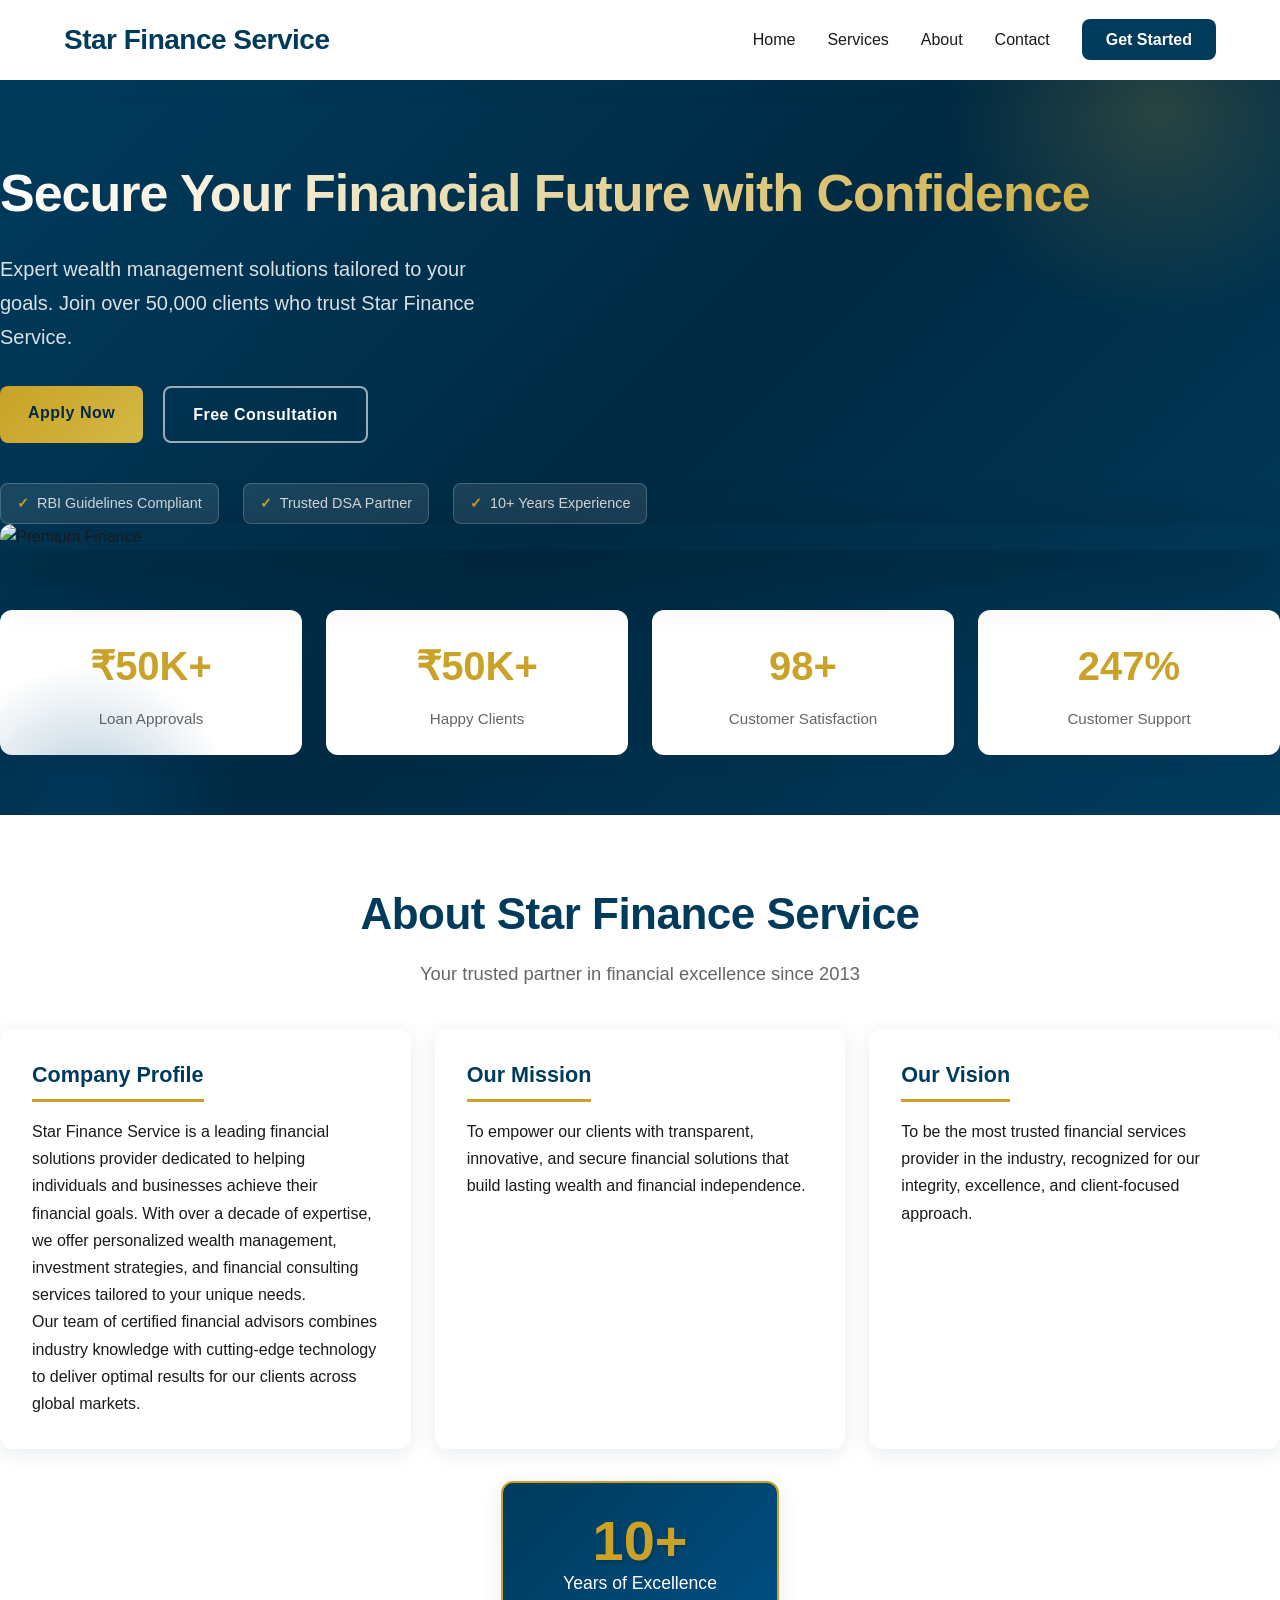
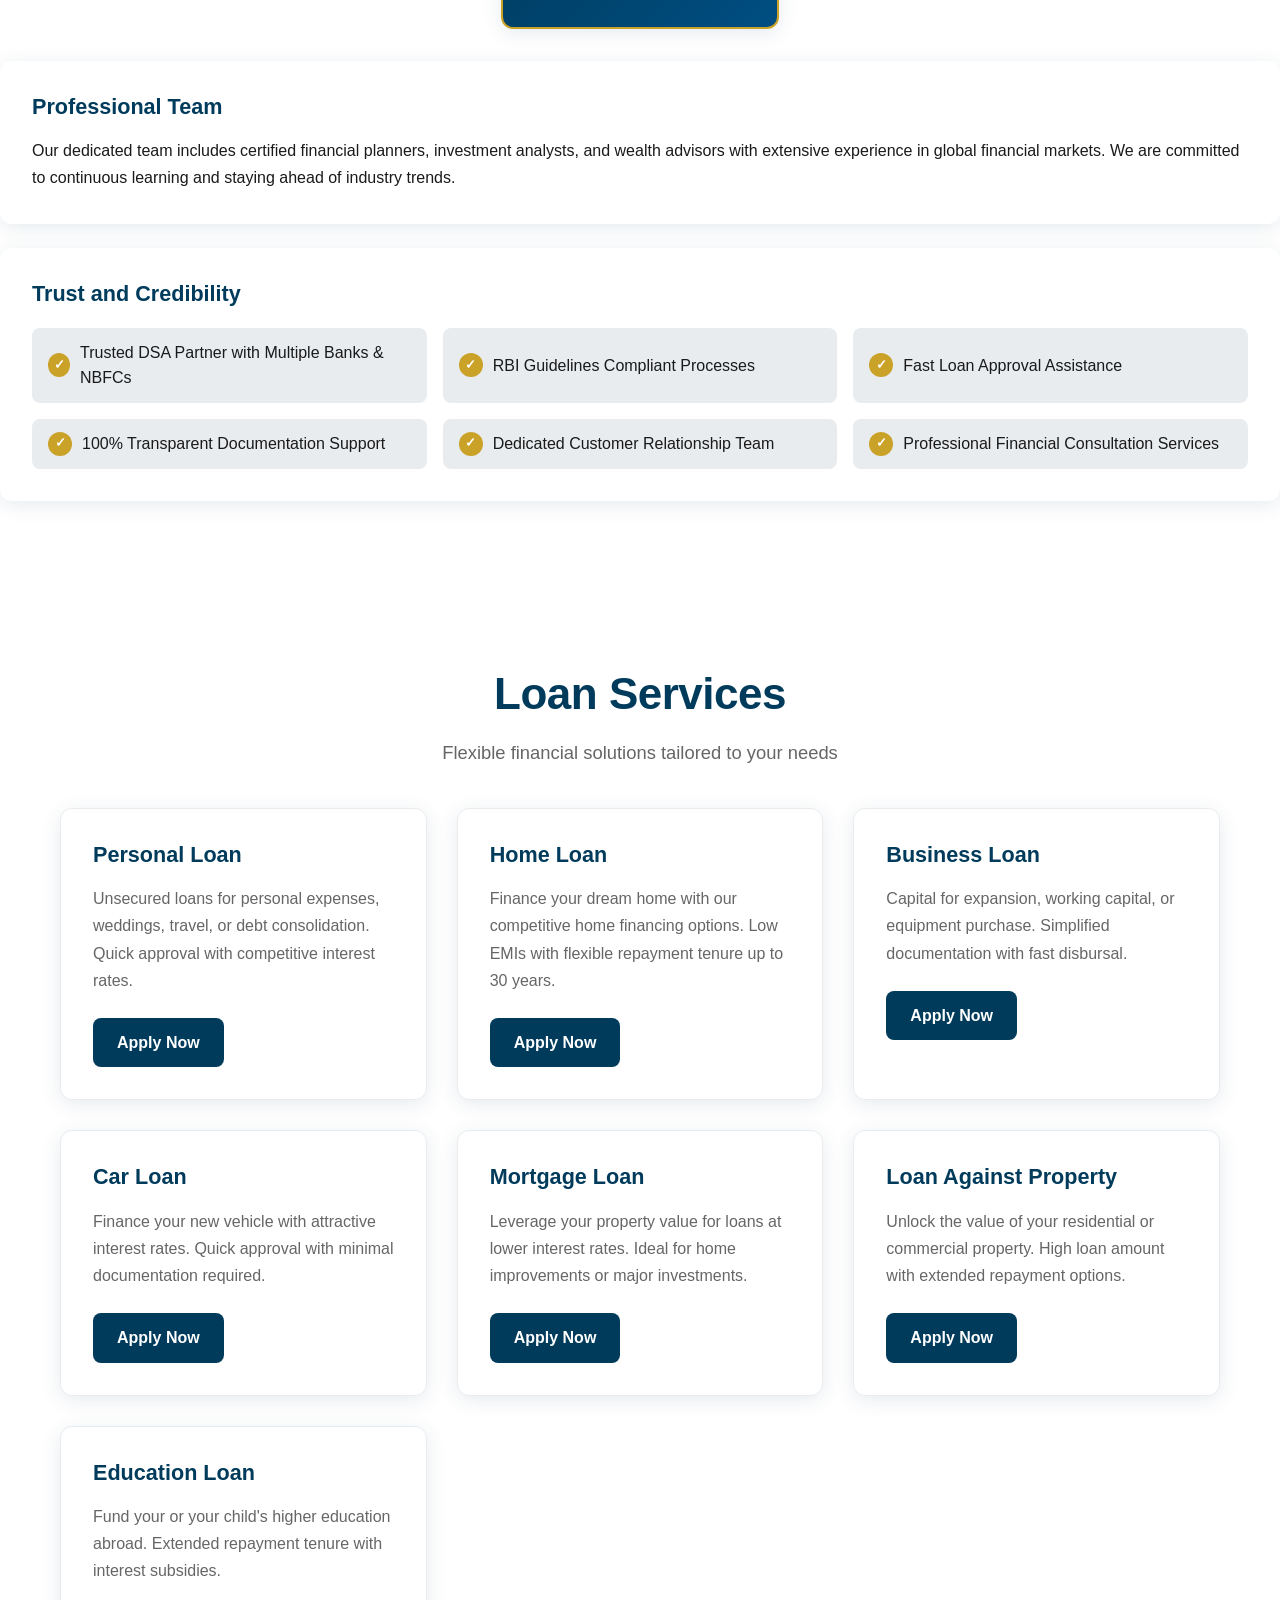
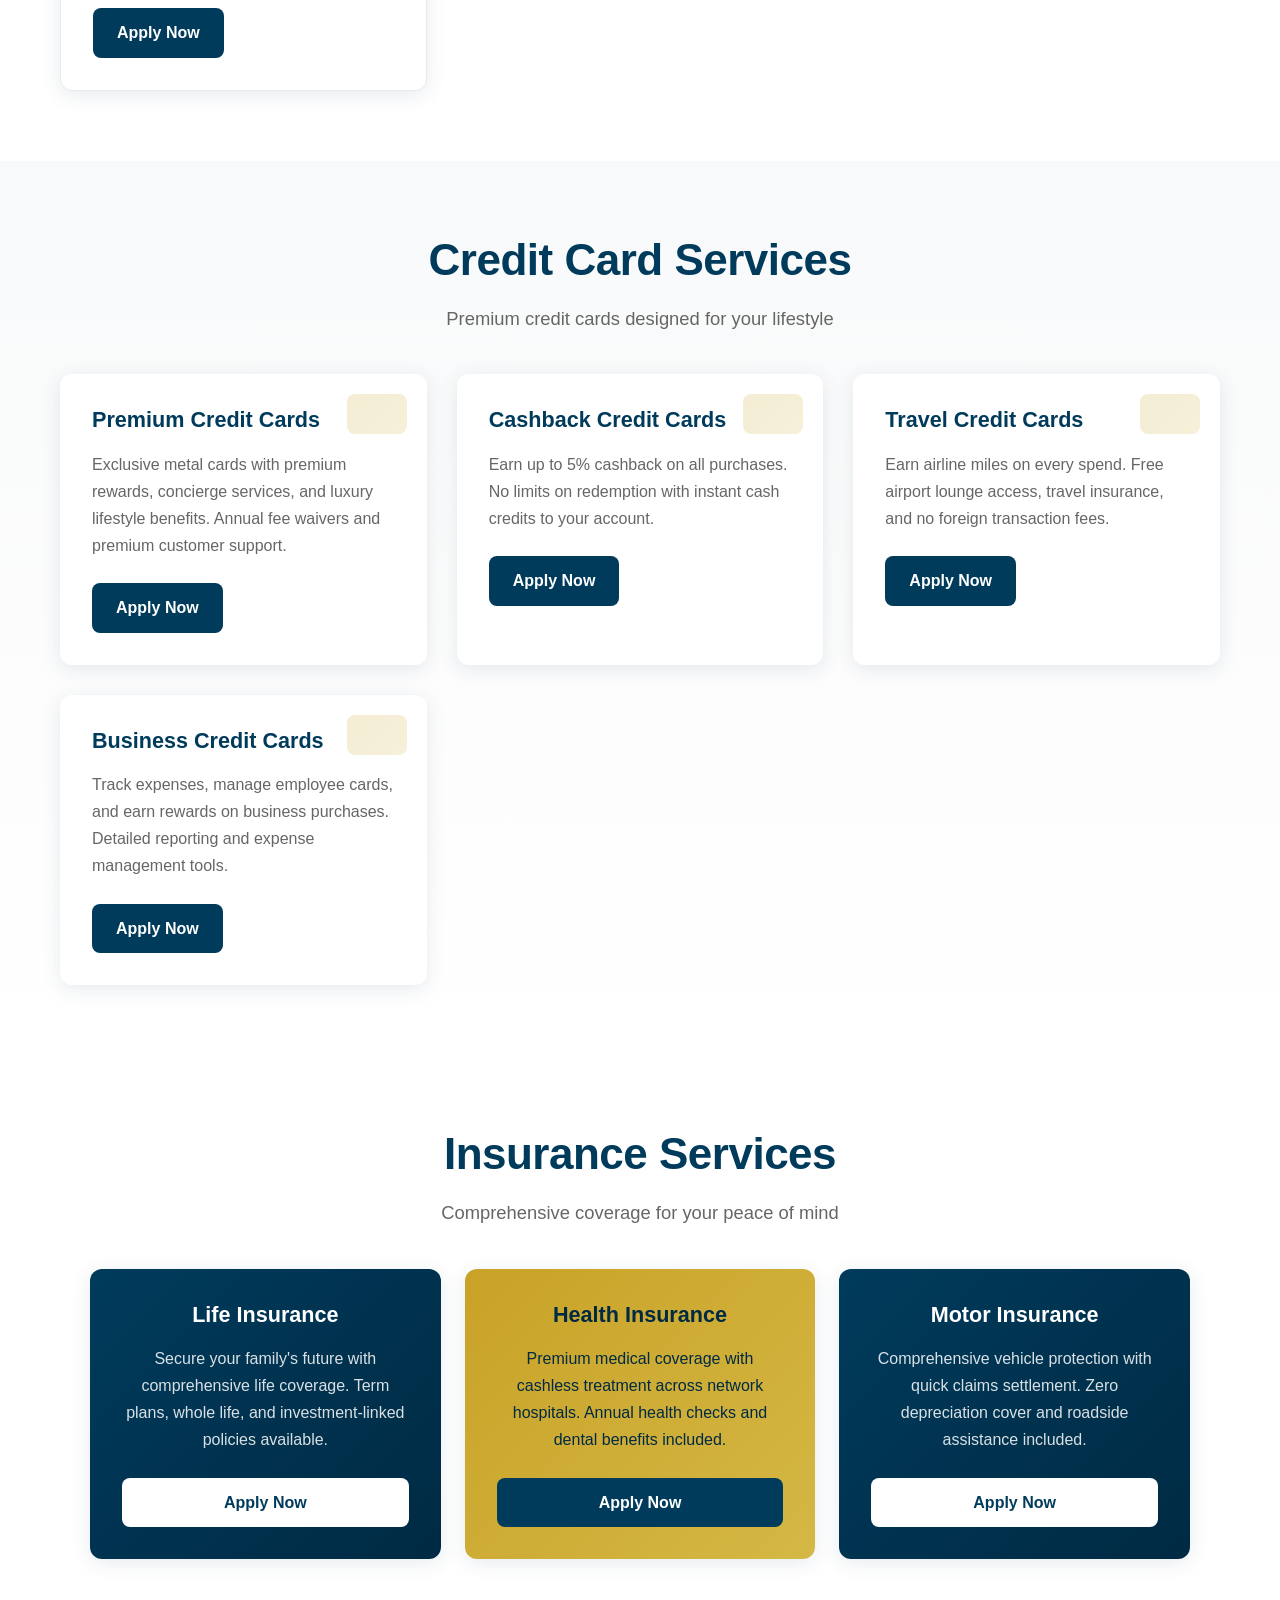
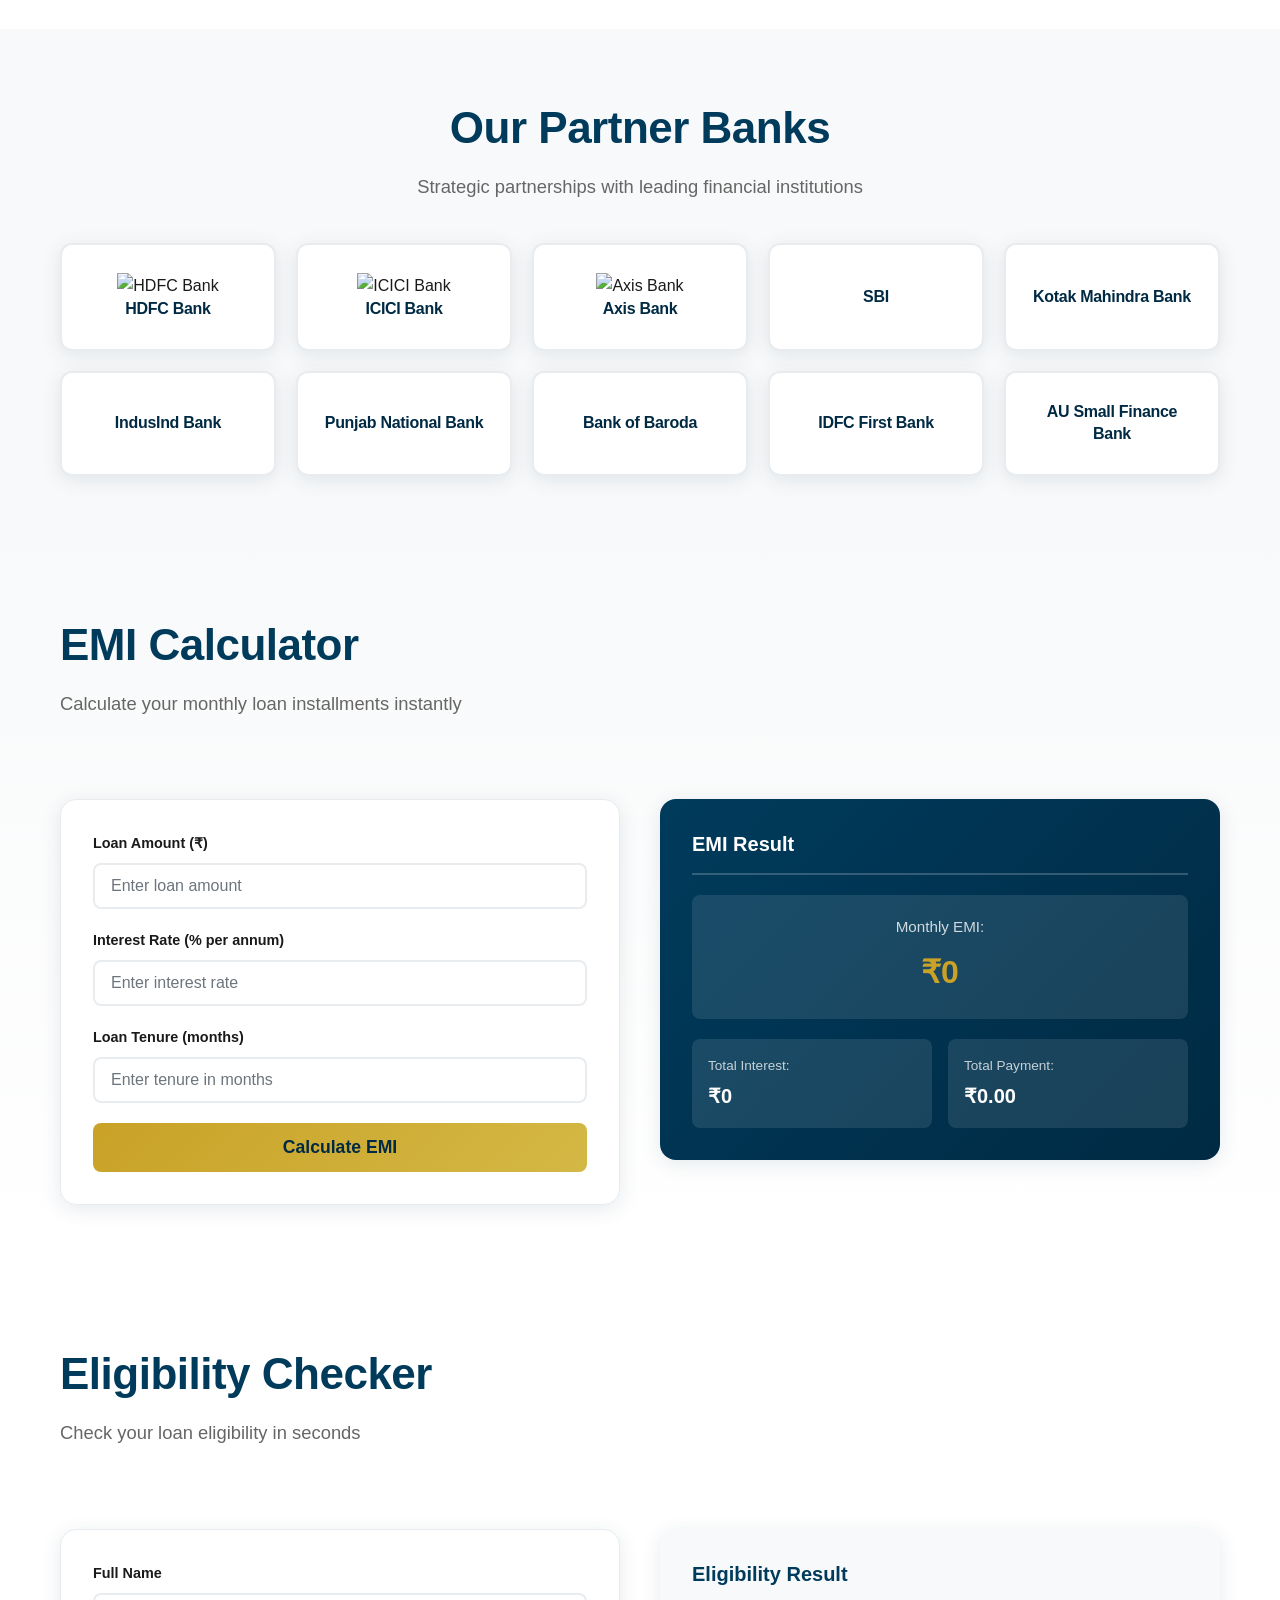
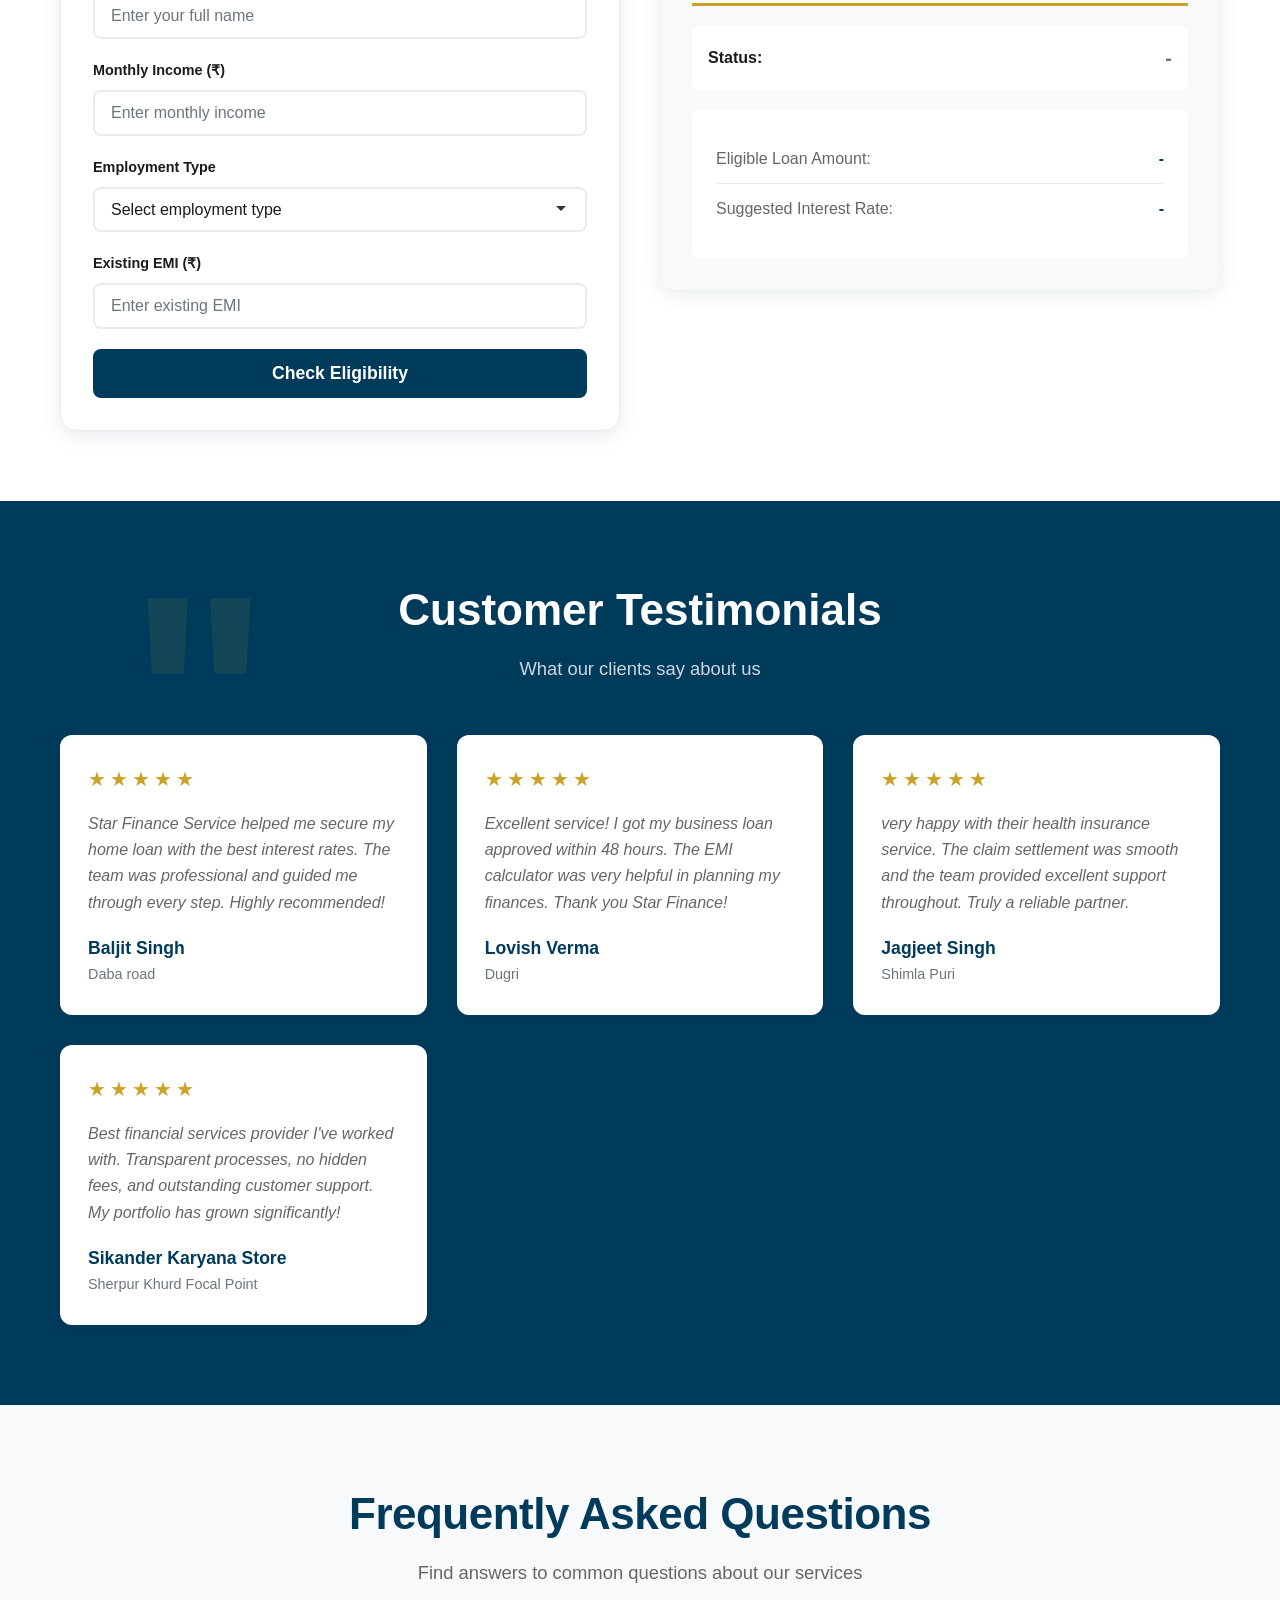
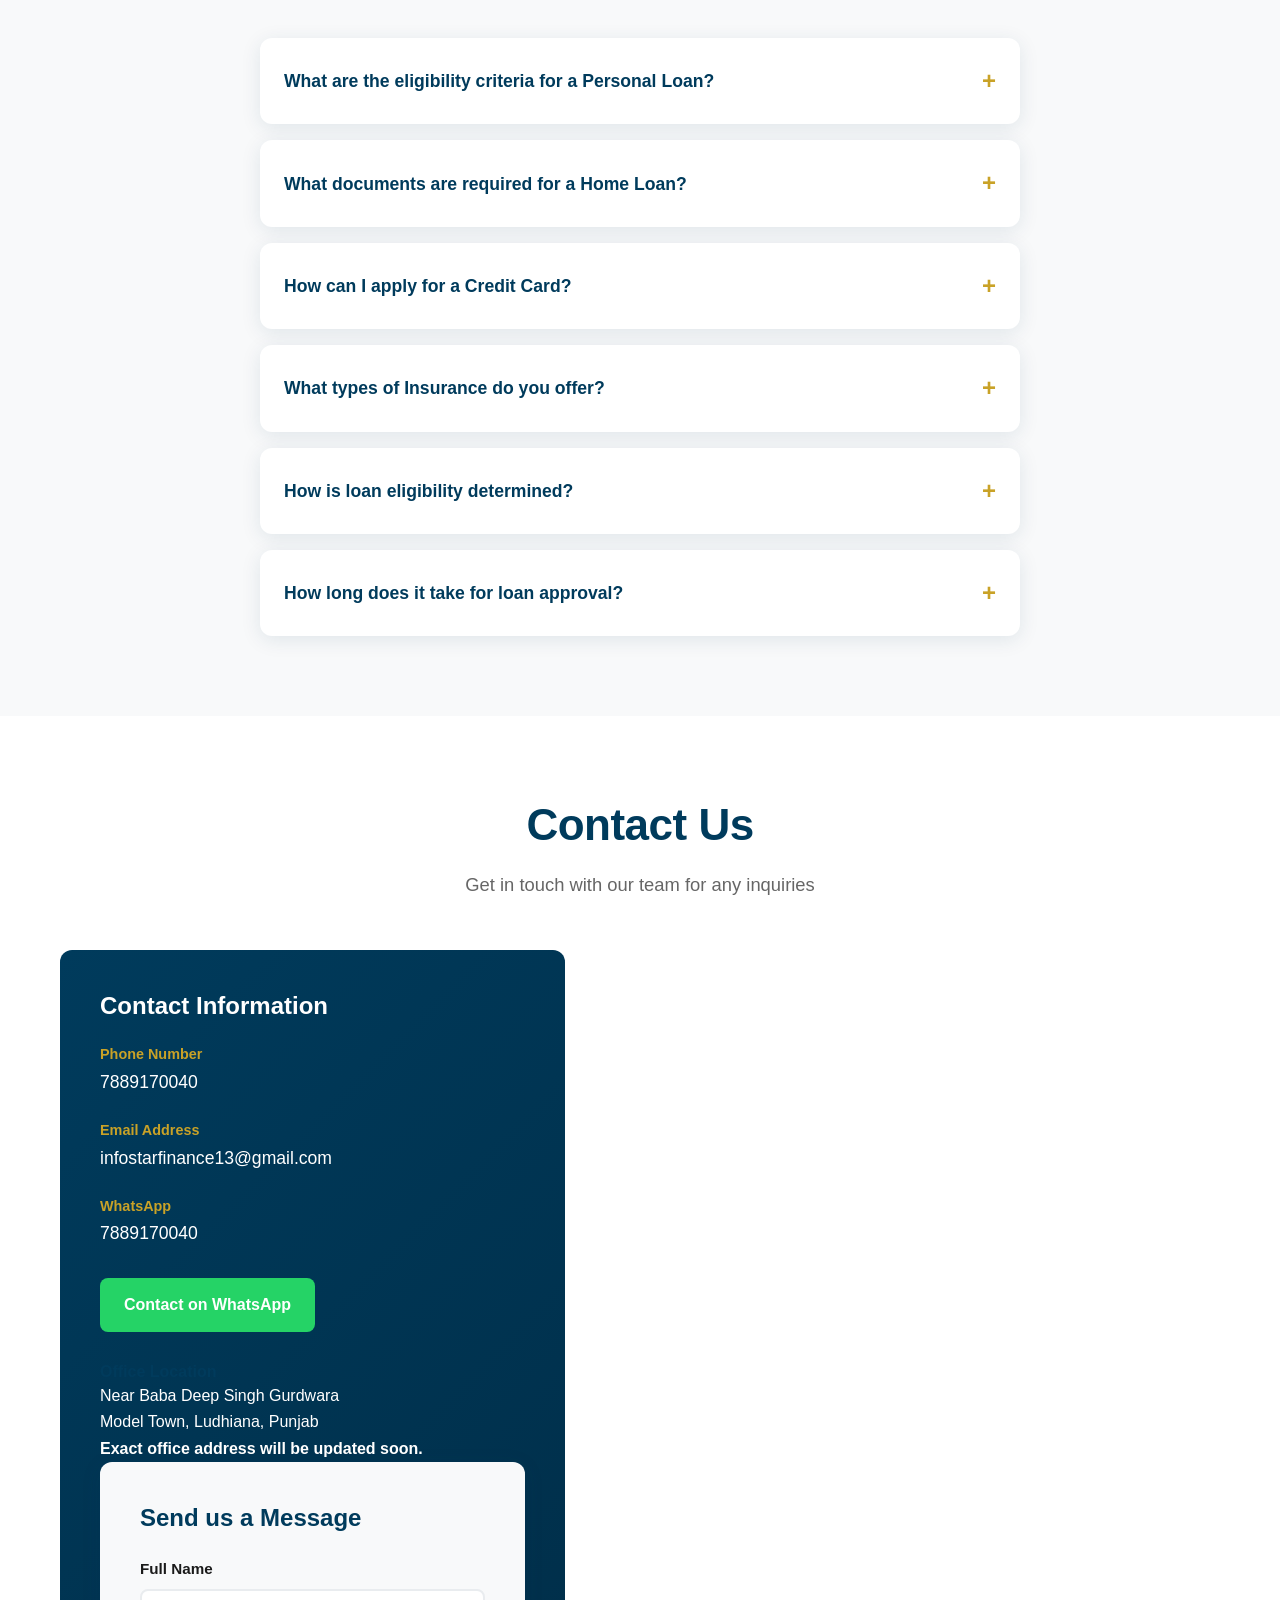
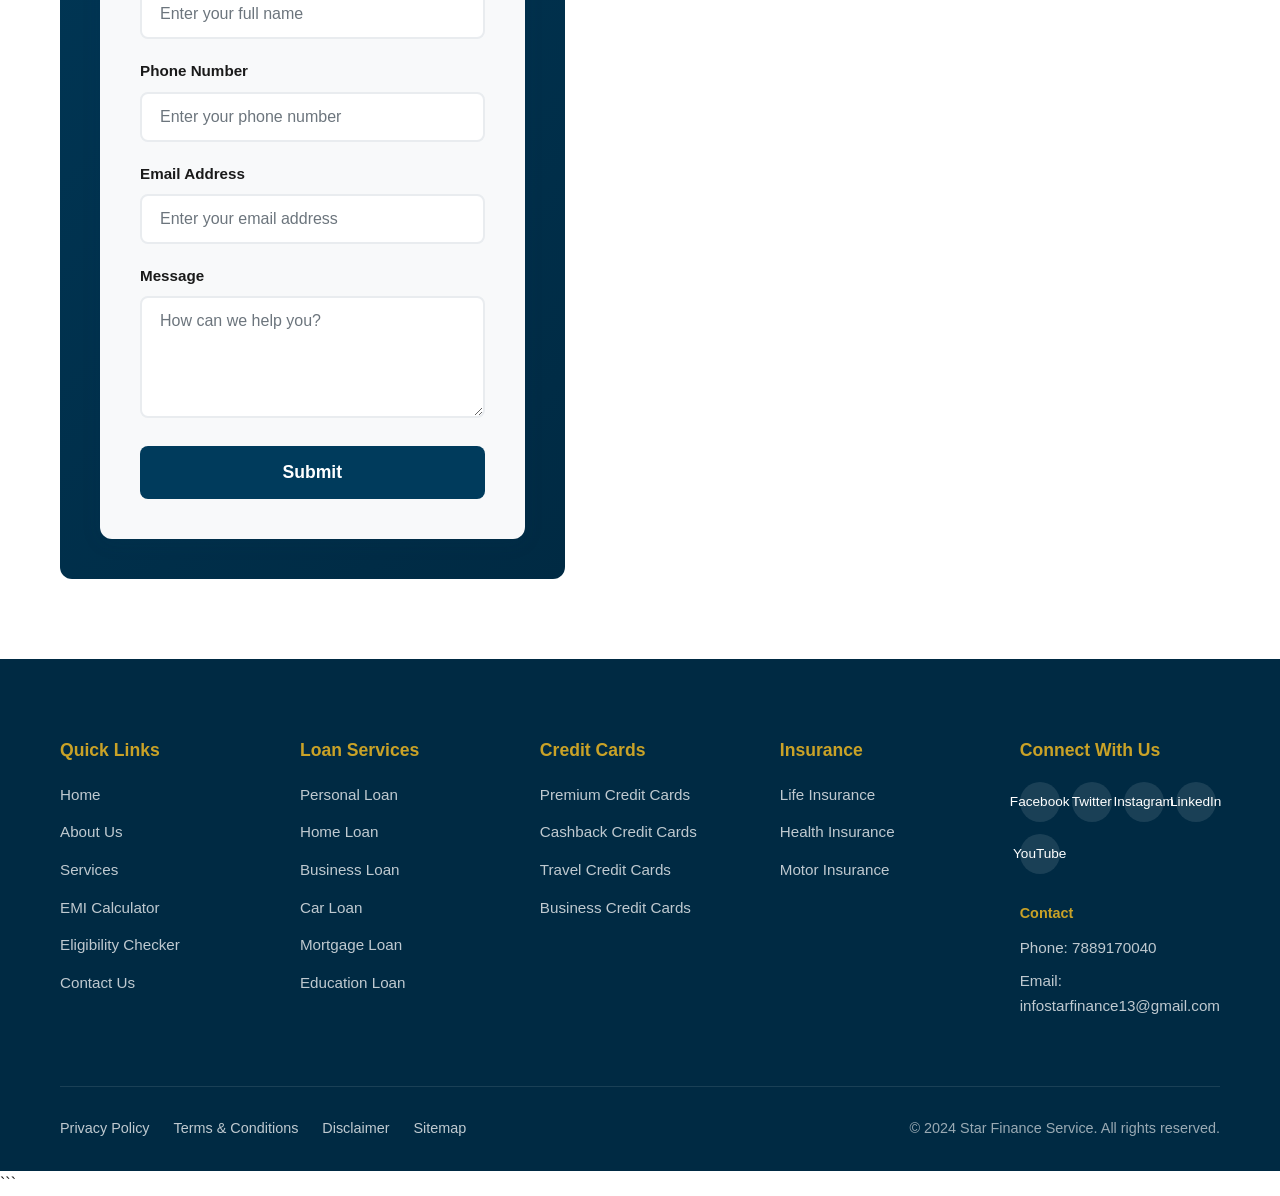
==== commit fb0c5f0f: "Add files via upload" ====
--- a/index.html
+++ b/index.html
@@ -6,7 +6,7 @@
    </head> <body> <nav class="navbar"> <div class="container"> <a href="#" class="logo">Star Finance Service</a> <button class="menu-toggle" aria-label="Toggle menu"><span></span><span></span><span></span></button> <ul class="nav-links"> <li><a href="#">Home</a></li> <li><a href="#">Services</a></li> <li><a href="#">About</a></li> <li><a href="#">Contact</a></li> <li><a href="#" class="btn-cta">Get Started</a></li> </ul> </div> </nav>
 
 <section class="hero">
-<div class="hero-container"> <div class="hero-content"> <h1 class="hero-headline">Secure Your Financial Future with Confidence</h1> <p class="hero-subheadline">Expert wealth management solutions tailored to your goals. Join over 50,000 clients who trust Star Finance Service.</p> <div class="hero-buttons"> <a href="#" class="btn btn-primary">Apply Now</a> <a href="#" class="btn btn-secondary">Free Consultation</a> </div> <div class="trust-badges">
+<div class="hero-container"> <div class="hero-content"> <h1 class="hero-headline">Secure Your Financial Future with Confidence</h1> <p class="hero-subheadline">Expert wealth management solutions tailored to your goals. Join over 50,000 clients who trust Star Finance Service.</p> <div class="hero-buttons"> <a href="#contact" class="btn btn-primary">Apply Now</a> <a href="#contact" class="btn btn-secondary">Free Consultation</a> </div> <div class="trust-badges">
 <span>RBI Guidelines Compliant</span>
 <span>Trusted DSA Partner</span>
 <span>10+ Years Experience</span>
@@ -28,7 +28,7 @@
 <section class="credit-card-services"> <div class="services-container"> <div class="services-header"> <h2>Credit Card Services</h2> <p>Premium credit cards designed for your lifestyle</p> </div> <div class="services-grid"> <div class="service-card"> <h3>Premium Credit Cards</h3> <p>Exclusive metal cards with premium rewards, concierge services, and luxury lifestyle benefits. Annual fee waivers and premium customer support.</p> <a href="#" class="btn-apply">Apply Now</a> </div> <div class="service-card"> <h3>Cashback Credit Cards</h3> <p>Earn up to 5% cashback on all purchases. No limits on redemption with instant cash credits to your account.</p> <a href="#" class="btn-apply">Apply Now</a> </div> <div class="service-card"> <h3>Travel Credit Cards</h3> <p>Earn airline miles on every spend. Free airport lounge access, travel insurance, and no foreign transaction fees.</p> <a href="#" class="btn-apply">Apply Now</a> </div> <div class="service-card"> <h3>Business Credit Cards</h3> <p>Track expenses, manage employee cards, and earn rewards on business purchases. Detailed reporting and expense management tools.</p> <a href="#" class="btn-apply">Apply Now</a> </div> </div> </div> </section>
 
 <section class="insurance-services">
-<div class="services-container"> <div class="services-header"> <h2>Insurance Services</h2> <p>Comprehensive coverage for your peace of mind</p> </div> <div class="services-grid"> <div class="service-card"> <h3>Life Insurance</h3> <p>Secure your family's future with comprehensive life coverage. Term plans, whole life, and investment-linked policies available.</p> <a href="#" class="btn-apply">Apply Now</a> </div> <div class="service-card"> <h3>Health Insurance</h3> <p>Premium medical coverage with cashless treatment across network hospitals. Annual health checks and dental benefits included.</p> <a href="#" class="btn-apply">Apply Now</a> </div> <div class="service-card"> <h3>Motor Insurance</h3> <p>Comprehensive vehicle protection with quick claims settlement. Zero depreciation cover and roadside assistance included.</p> <a href="#" class="btn-apply">Apply Now</a> </div> </div> </div> </section>
+<div class="services-container"> <div class="services-header"> <h2>Insurance Services</h2> <p>Comprehensive coverage for your peace of mind</p> </div> <div class="services-grid"> <div class="service-card"> <h3>Life Insurance</h3> <p>Secure your family's future with comprehensive life coverage. Term plans, whole life, and investment-linked policies available.</p> <a href="#contact" class="btn-apply">Apply Now</a> </div> <div class="service-card"> <h3>Health Insurance</h3> <p>Premium medical coverage with cashless treatment across network hospitals. Annual health checks and dental benefits included.</p> <a href="#contact" class="btn-apply">Apply Now</a> </div> <div class="service-card"> <h3>Motor Insurance</h3> <p>Comprehensive vehicle protection with quick claims settlement. Zero depreciation cover and roadside assistance included.</p> <a href="#contact"class="btn-apply">Apply Now</a> </div>  </div> </section>
 
 <section class="partner-banks"> <div class="partners-container"> <div class="partners-header"> <h2>Our Partner Banks</h2> <p>Strategic partnerships with leading financial institutions</p> </div> <div class="partners-grid"> <div class="partner-card">
     <img src="images/hdfc.jpeg" alt="HDFC Bank">
@@ -42,7 +42,7 @@
 </div>  <div class="partner-card"> <h3>SBI</h3> </div> <div class="partner-card"> <h3>Kotak Mahindra Bank</h3> </div> <div class="partner-card"> <h3>IndusInd Bank</h3> </div> <div class="partner-card"> <h3>Punjab National Bank</h3> </div> <div class="partner-card"> <h3>Bank of Baroda</h3> </div> <div class="partner-card"> <h3>IDFC First Bank</h3> </div> <div class="partner-card"> <h3>AU Small Finance Bank</h3> </div> </div> </div> </section>
 
 
-<section class="emi-calculator"> <div class="calculator-container"> <div class="calculator-header"> <h2>EMI Calculator</h2> <p>Calculate your monthly loan installments instantly</p> </div> <div class="calculator-form"> <div class="form-group"> <label for="loan-amount">Loan Amount (₹)</label><input type="number" id="loan-amount" name="loan-amount" placeholder="Enter loan amount" required> </div> <div class="form-group"> <label for="interest-rate">Interest Rate (% per annum)</label> <input type="number" id="interest-rate" name="interest-rate" placeholder="Enter interest rate" step="0.01" required> </div> <div class="form-group"> <label for="loan-tenure">Loan Tenure (months)</label> <input type="number" id="loan-tenure" name="loan-tenure" placeholder="Enter tenure in months" required> </div> <button type="button" class="btn-calculate">Calculate EMI</button> </div> <div class="emi-result"> <h3>EMI Result</h3> <div class="result-amount"> <span>Monthly EMI:</span> <span class="amount">₹0</span> </div> <div class="result-details"> <div class="total-interest"> <span>Total Interest:</span> <span>₹0</span></div> <div class="total-payment"> <span>Total Payment:</span> <span>$0.00</span> </div> </div> </div> </div> </section>
+<section class="emi-calculator"> <div class="calculator-container"> <div class="calculator-header"> <h2>EMI Calculator</h2> <p>Calculate your monthly loan installments instantly</p> </div> <div class="calculator-form"> <div class="form-group"> <label for="loan-amount">Loan Amount (₹)</label><input type="number" id="loan-amount" name="loan-amount" placeholder="Enter loan amount" required> </div> <div class="form-group"> <label for="interest-rate">Interest Rate (% per annum)</label> <input type="number" id="interest-rate" name="interest-rate" placeholder="Enter interest rate" step="0.01" required> </div> <div class="form-group"> <label for="loan-tenure">Loan Tenure (months)</label> <input type="number" id="loan-tenure" name="loan-tenure" placeholder="Enter tenure in months" required> </div> <button type="button" class="btn-calculate">Calculate EMI</button> </div> <div class="emi-result"> <h3>EMI Result</h3> <div class="result-amount"> <span>Monthly EMI:</span> <span class="amount">₹0</span> </div> <div class="result-details"> <div class="total-interest"> <span>Total Interest:</span> <span>₹0</span></div> <div class="total-payment"> <span>Total Payment:</span> <span>₹0.00</span> </div> </div> </div> </div> </section>
 
 
 <section class="eligibility-checker">
